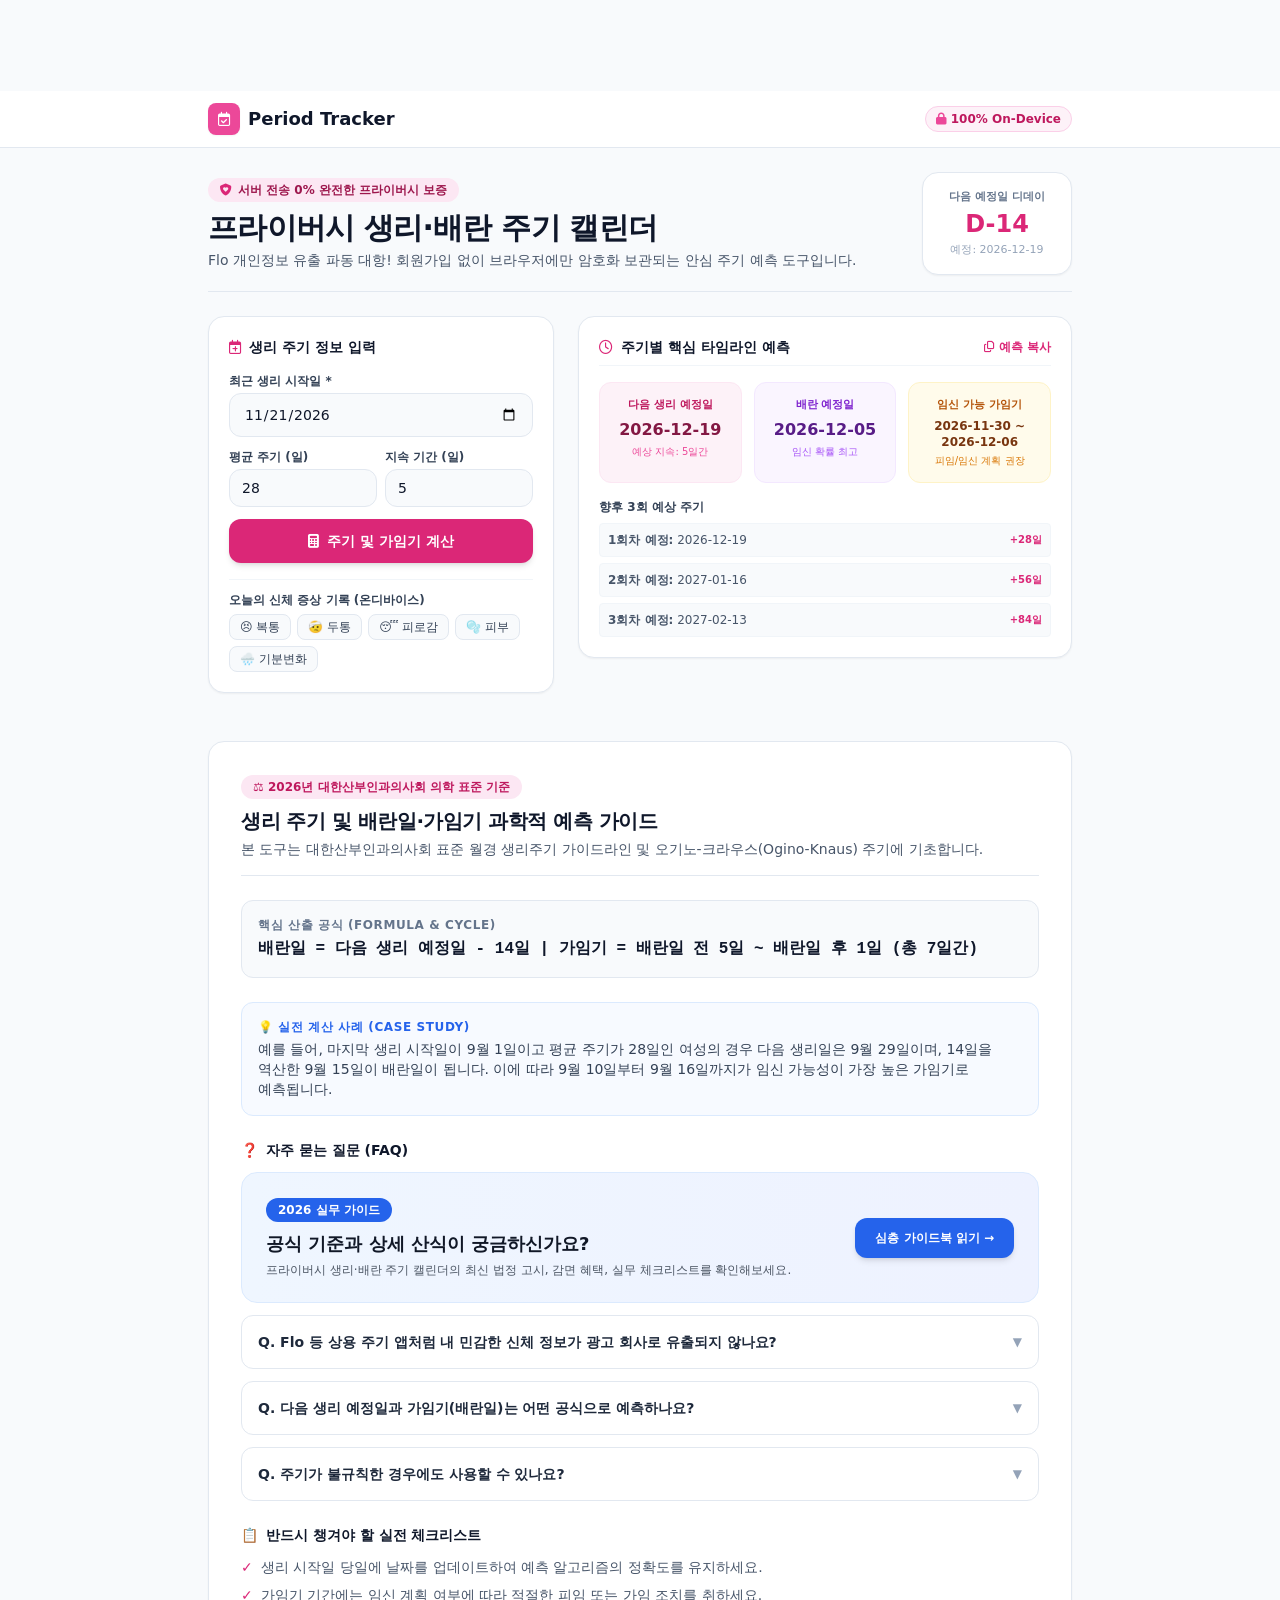
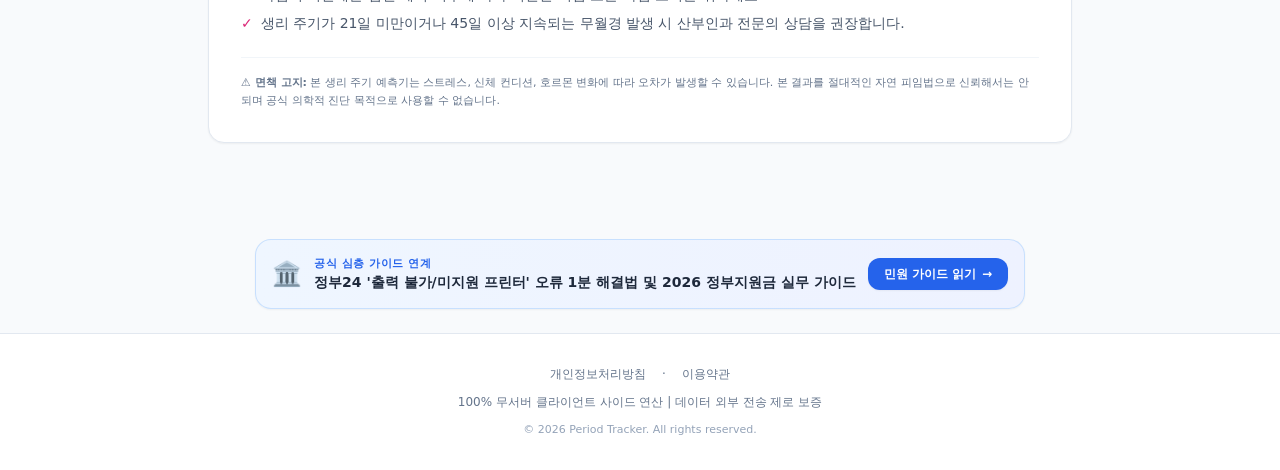
==== index.html @ 65616690 "Perf: replace Tailwind Play CDN with static compiled CSS" ====
<!DOCTYPE html>
<html lang="ko">
<head>
    <meta charset="UTF-8">
    <link rel="preconnect" href="https://pagead2.googlesyndication.com">
    <link rel="preconnect" href="https://cdnjs.cloudflare.com" crossorigin>

    <link href="apple-touch-icon.png" rel="apple-touch-icon" sizes="180x180"/>
    <meta content="width=device-width, initial-scale=1.0, maximum-scale=1.0, user-scalable=no" name="viewport"/>
    <title>생리·배란 주기 캘린더 | 예정일·가임기 예측 (Period Tracker)</title>
    <meta content="생리 예정일과 가임기·배란일을 예측하고 PMS 증상을 기록하는 무료 주기 캘린더." name="description"/>
    <link href="https://period.enjoy-onepage.com/" rel="canonical"/>
    <meta content="website" property="og:type"/>
    <meta property="og:locale" content="ko_KR">
    <meta content="https://period.enjoy-onepage.com/" property="og:url"/>
    <meta content="Period Tracker - 생리·배란 주기 캘린더" property="og:title"/>
    <meta content="생리 예정일과 가임기를 예측하는 주기 캘린더입니다." property="og:description"/>
    <meta content="https://period.enjoy-onepage.com/og-image.png" property="og:image"/>
    <meta content="summary_large_image" name="twitter:card"/>
    <meta content="Period Tracker - 생리·배란 주기 캘린더" name="twitter:title"/>
    <meta content="생리 예정일과 가임기를 예측하는 주기 캘린더입니다." name="twitter:description"/>
    <meta content="https://period.enjoy-onepage.com/og-image.png" name="twitter:image"/>
    <link href="/favicon.ico" rel="icon" type="image/x-icon"/>

    <link rel="stylesheet" href="./style.css">
    <link href="https://cdnjs.cloudflare.com/ajax/libs/font-awesome/6.4.0/css/all.min.css" rel="stylesheet"/>
    <script async crossorigin="anonymous" src="https://pagead2.googlesyndication.com/pagead/js/adsbygoogle.js?client=ca-pub-2228289204702106"></script>

    <script type="application/ld+json">
    {
      "@context": "https://schema.org",
      "@graph": [
        {
          "@type": "WebApplication",
          "@id": "https://period.enjoy-onepage.com/#webapp",
          "name": "Period Tracker - 생리·배란 주기 캘린더",
          "url": "https://period.enjoy-onepage.com/",
          "applicationCategory": "HealthApplication",
          "operatingSystem": "All",
          "browserRequirements": "Requires JavaScript. Requires HTML5.",
          "description": "생리 주기 예측 캘린더. 가임기, 배란일 예측 무료.",
          "image": "https://period.enjoy-onepage.com/og-image.png",
          "offers": { "@type": "Offer", "price": "0", "priceCurrency": "KRW" }
        },
        {
          "@type": "FAQPage",
          "@id": "https://period.enjoy-onepage.com/#faq",
          "mainEntity": [
            {
              "@type": "Question",
              "name": "Flo 등 상용 주기 앱처럼 내 민감한 신체 정보가 광고 회사로 유출되지 않나요?",
              "acceptedAnswer": {
                "@type": "Answer",
                "text": "절대 유출되지 않습니다. Period Tracker는 회원가입이 없고 서버 데이터베이스 자체가 존재하지 않는 100% 로컬퍼스트 웹앱입니다. 모든 기록은 사용자 기기의 브라우저 내부 메모리에만 암호화 저장됩니다."
              }
            },
            {
              "@type": "Question",
              "name": "다음 생리 예정일과 가임기(배란일)는 어떤 공식으로 예측하나요?",
              "acceptedAnswer": {
                "@type": "Answer",
                "text": "산부인과 표준 오기노-크라우스(Ogino-Knaus) 주기에 따라 직전 생리 시작일로부터 평균 주기(기본 28일)를 더해 다음 생리를 예측하고, 다음 생리 예정일 14일 전을 배란일로 역산하여 전후 5일을 가임기로 안내합니다."
              }
            },
            {
              "@type": "Question",
              "name": "주기가 불규칙한 경우에도 사용할 수 있나요?",
              "acceptedAnswer": {
                "@type": "Answer",
                "text": "네, 설정에서 본인의 평균 생리 주기 일수(21~45일)와 생리 지속 기간(3~10일)을 직접 커스텀 조정할 수 있습니다."
              }
            }
          ]
        }
      ]
    }
    </script>

    <style id="layout-shield">
      html, body { max-width: 100%; overflow-x: hidden; }
      .manual-ad-box { width: 100%; max-width: 960px; margin-left: auto; margin-right: auto; text-align: center; overflow: hidden; }
      .manual-ad-box ins { max-width: 100% !important; overflow: hidden !important; }
      :focus-visible { outline: 2px solid #3b82f6 !important; outline-offset: 2px !important; }
      input:focus-visible, select:focus-visible, textarea:focus-visible, button:focus-visible { outline: 2px solid #2563eb !important; outline-offset: 1px !important; }
    </style>
<style id="mobile-hardening-shield">
  /* 모바일 한글 단어 단위 줄바꿈 보존 & 버튼 텍스트 단일행 쉴드 */
  body, h1, h2, h3, h4, p, span, label {
    word-break: keep-all;
    overflow-wrap: break-word;
  }
  button, [role="button"], a.btn {
    white-space: nowrap;
    word-break: keep-all;
  }
  @media (max-width: 640px) {
    input, select, textarea {
      font-size: 16px !important;
    }
    button, [role="button"], a.btn {
      min-height: 42px;
    }
  }
</style>
</head>
<body class="bg-slate-50 text-slate-800 antialiased font-sans min-h-screen flex flex-col justify-between">
    <div class="manual-ad-box ad-top-banner" style="width: 100%; max-width: 960px; margin: 8px auto 16px; text-align: center;">
        <ins class="adsbygoogle" data-ad-client="ca-pub-2228289204702106" data-ad-format="horizontal" data-ad-slot="3824727725" data-full-width-responsive="true" style="display:inline-block;width:100%;height:60px;"></ins>
        <script>(adsbygoogle = window.adsbygoogle || []).push({});</script>
    </div>

    <header class="bg-white border-b border-slate-200 sticky top-0 z-40">
        <div class="max-w-4xl mx-auto px-4 py-3 flex items-center justify-between">
            <a href="/" class="flex items-center gap-2 text-slate-900 font-bold text-lg hover:text-pink-600 transition">
                <span class="w-8 h-8 rounded-lg bg-pink-500 text-white flex items-center justify-center font-black text-sm shadow-sm"><i class="fa-regular fa-calendar-check"></i></span>
                <span>Period Tracker</span>
            </a>
            <div class="flex items-center gap-2">
                <span class="text-xs font-bold px-2.5 py-1 rounded-full bg-pink-50 text-pink-700 border border-pink-200">
                    <i class="fa-solid fa-lock text-pink-500 mr-1"></i>100% On-Device
                </span>
            </div>
        </div>
    </header>

    <section class="max-w-4xl mx-auto px-4 pt-6 pb-2 w-full">
        <div class="border-b border-slate-200 pb-4 flex flex-col md:flex-row md:items-center justify-between gap-4">
            <div>
                <div class="inline-flex items-center gap-1.5 px-3 py-1 rounded-full text-xs font-semibold bg-pink-100 text-pink-800 mb-2">
                    <i class="fa-solid fa-shield-heart text-pink-600"></i><span>서버 전송 0% 완전한 프라이버시 보증</span>
                </div>
                <h1 class="text-2xl sm:text-3xl font-black text-slate-900 tracking-tight">
                    프라이버시 생리·배란 주기 캘린더
                </h1>
                <p class="text-slate-600 text-xs sm:text-sm mt-1">
                    Flo 개인정보 유출 파동 대항! 회원가입 없이 브라우저에만 암호화 보관되는 안심 주기 예측 도구입니다.
                </p>
            </div>
            <!-- Next Period D-Day Badge -->
            <div class="bg-white border border-slate-200 rounded-2xl p-3 sm:p-4 text-center min-w-[150px] shadow-sm">
                <div class="text-[11px] font-bold text-slate-500">다음 예정일 디데이</div>
                <div class="text-2xl font-black text-pink-600 mt-0.5" id="ddayBadgeText">D-14</div>
                <div class="text-[11px] text-slate-400 mt-0.5" id="nextDateSub">예정: 2026-10-01</div>
            </div>
        </div>
    </section>

    <!-- Workspace: 1:1 Left Inputs, Right Predictions (Sticky) -->
    <main class="max-w-4xl mx-auto px-4 py-4 w-full flex-grow">
        <div class="grid grid-cols-1 lg:grid-cols-12 gap-6 items-start">
            <!-- Left 5 cols: Inputs -->
            <section class="lg:col-span-5 bg-white rounded-2xl p-5 border border-slate-200 shadow-sm space-y-4">
                <h2 class="text-sm font-bold text-slate-900 flex items-center gap-2">
                    <i class="fa-regular fa-calendar-plus text-pink-600"></i>생리 주기 정보 입력
                </h2>

                <form id="periodForm" class="space-y-3">
                    <div>
                        <label for="lastPeriodDate" class="block text-xs font-bold text-slate-700 mb-1">최근 생리 시작일 *</label>
                        <input type="date" id="lastPeriodDate" required class="w-full text-base sm:text-sm px-3.5 py-2.5 bg-slate-50 border border-slate-200 rounded-xl focus:outline-none focus:ring-2 focus:ring-pink-500 font-medium text-slate-900" aria-label="최근 생리 시작일">
                    </div>

                    <div class="grid grid-cols-2 gap-2">
                        <div>
                            <label for="cycleDays" class="block text-xs font-bold text-slate-700 mb-1">평균 주기 (일)</label>
                            <input type="number" id="cycleDays" value="28" min="20" max="50" class="w-full text-base sm:text-sm px-3 py-2 bg-slate-50 border border-slate-200 rounded-xl focus:outline-none focus:ring-2 focus:ring-pink-500 font-medium text-slate-900" aria-label="평균 주기">
                        </div>
                        <div>
                            <label for="periodDuration" class="block text-xs font-bold text-slate-700 mb-1">지속 기간 (일)</label>
                            <input type="number" id="periodDuration" value="5" min="2" max="14" class="w-full text-base sm:text-sm px-3 py-2 bg-slate-50 border border-slate-200 rounded-xl focus:outline-none focus:ring-2 focus:ring-pink-500 font-medium text-slate-900" aria-label="지속 기간">
                        </div>
                    </div>

                    <button type="submit" class="w-full py-3 bg-pink-600 hover:bg-pink-700 text-white font-bold text-sm rounded-xl shadow-md transition flex items-center justify-center gap-2 whitespace-nowrap" aria-label="주기 예측 계산">
                        <i class="fa-solid fa-calculator"></i><span>주기 및 가임기 계산</span>
                    </button>
                </form>

                <!-- Today Symptoms Log -->
                <div class="pt-3 border-t border-slate-100">
                    <label class="block text-xs font-bold text-slate-700 mb-1.5">오늘의 신체 증상 기록 (온디바이스)</label>
                    <div class="flex flex-wrap gap-1.5" id="symptomTags">
                        <button type="button" class="symptom-btn px-2.5 py-1 rounded-lg border text-xs font-medium bg-slate-50 text-slate-700 border-slate-200 hover:bg-pink-50 transition whitespace-nowrap" data-name="복통">😣 복통</button>
                        <button type="button" class="symptom-btn px-2.5 py-1 rounded-lg border text-xs font-medium bg-slate-50 text-slate-700 border-slate-200 hover:bg-pink-50 transition whitespace-nowrap" data-name="두통">🤕 두통</button>
                        <button type="button" class="symptom-btn px-2.5 py-1 rounded-lg border text-xs font-medium bg-slate-50 text-slate-700 border-slate-200 hover:bg-pink-50 transition whitespace-nowrap" data-name="피로감">😴 피로감</button>
                        <button type="button" class="symptom-btn px-2.5 py-1 rounded-lg border text-xs font-medium bg-slate-50 text-slate-700 border-slate-200 hover:bg-pink-50 transition whitespace-nowrap" data-name="피부트러블">🫧 피부</button>
                        <button type="button" class="symptom-btn px-2.5 py-1 rounded-lg border text-xs font-medium bg-slate-50 text-slate-700 border-slate-200 hover:bg-pink-50 transition whitespace-nowrap" data-name="감정기복">🌧️ 기분변화</button>
                    </div>
                </div>
            </section>

            <!-- Right 7 cols: Forecast Dashboard (Sticky) -->
            <section class="lg:col-span-7 space-y-4">
                <div class="bg-white rounded-2xl p-5 border border-slate-200 shadow-sm space-y-4">
                    <div class="flex items-center justify-between border-b border-slate-100 pb-2">
                        <h3 class="text-sm font-bold text-slate-900 flex items-center gap-2">
                            <i class="fa-regular fa-clock text-pink-600"></i>주기별 핵심 타임라인 예측
                        </h3>
                        <button id="copyForecastBtn" class="text-xs font-bold text-pink-600 hover:text-pink-800 flex items-center gap-1 whitespace-nowrap" aria-label="예측 결과 복사">
                            <i class="fa-regular fa-copy"></i><span>예측 복사</span>
                        </button>
                    </div>

                    <!-- Prediction Cards -->
                    <div class="grid grid-cols-1 sm:grid-cols-3 gap-3">
                        <div class="p-3.5 rounded-xl bg-pink-50 border border-pink-100 text-center">
                            <div class="text-[11px] font-bold text-pink-700">다음 생리 예정일</div>
                            <div class="text-base font-extrabold text-pink-900 mt-1" id="predNextPeriod">-</div>
                            <div class="text-[10px] text-pink-500 mt-0.5">예상 지속: 5일간</div>
                        </div>
                        <div class="p-3.5 rounded-xl bg-purple-50 border border-purple-100 text-center">
                            <div class="text-[11px] font-bold text-purple-700">배란 예정일</div>
                            <div class="text-base font-extrabold text-purple-900 mt-1" id="predOvulation">-</div>
                            <div class="text-[10px] text-purple-500 mt-0.5">임신 확률 최고</div>
                        </div>
                        <div class="p-3.5 rounded-xl bg-amber-50 border border-amber-100 text-center">
                            <div class="text-[11px] font-bold text-amber-700">임신 가능 가임기</div>
                            <div class="text-xs font-bold text-amber-900 mt-1 leading-snug" id="predFertile">-</div>
                            <div class="text-[10px] text-amber-600 mt-0.5">피임/임신 계획 권장</div>
                        </div>
                    </div>

                    <!-- Upcoming 3 Cycles Forecast -->
                    <div>
                        <div class="text-xs font-bold text-slate-700 mb-2">향후 3회 예상 주기</div>
                        <div id="cycleHistoryList" class="space-y-1.5 text-xs text-slate-600">
                            <!-- Dynamic cycle rows -->
                        </div>
                    </div>
                </div>
            </section>
        </div>
    </main>

    <!-- Toast -->
    <div id="toastNotification" class="fixed bottom-6 left-1/2 -translate-x-1/2 bg-slate-900/90 text-white text-xs sm:text-sm px-4 py-2.5 rounded-xl shadow-xl z-50 transition-opacity duration-300 opacity-0 pointer-events-none flex items-center gap-2">
        <i class="fa-solid fa-circle-check text-pink-400"></i><span id="toastMessage">안내 메시지</span>
    </div>

    <!-- 📖 E-E-A-T Guide Section (Q1~Q7) -->
    <section class="max-w-4xl mx-auto my-8 px-4">
      <div class="bg-white rounded-2xl p-6 sm:p-8 border border-slate-200 shadow-sm space-y-6">
        <div class="border-b border-slate-200 pb-4">
          <div class="inline-flex items-center gap-1.5 px-3 py-1 rounded-full text-xs font-bold bg-pink-100 text-pink-700 mb-2">
            <span>⚖️ 2026년 대한산부인과의사회 의학 표준 기준</span>
          </div>
          <h3 class="text-xl font-black text-slate-900 tracking-tight">
            생리 주기 및 배란일·가임기 과학적 예측 가이드
          </h3>
          <p class="text-xs sm:text-sm text-slate-600 mt-1">
            본 도구는 대한산부인과의사회 표준 월경 생리주기 가이드라인 및 오기노-크라우스(Ogino-Knaus) 주기에 기초합니다.
          </p>
        </div>

        <div class="p-4 bg-slate-50 rounded-xl border border-slate-200">
          <div class="text-xs font-bold text-slate-500 uppercase tracking-wider mb-1">핵심 산출 공식 (Formula & Cycle)</div>
          <div class="text-sm sm:text-base font-extrabold text-slate-900 font-mono leading-relaxed">
            배란일 = 다음 생리 예정일 - 14일 | 가임기 = 배란일 전 5일 ~ 배란일 후 1일 (총 7일간)
          </div>
        </div>

        <div class="p-4 bg-blue-50/50 rounded-xl border border-blue-100">
          <div class="text-xs font-bold text-blue-600 uppercase tracking-wider mb-1">💡 실전 계산 사례 (Case Study)</div>
          <p class="text-xs sm:text-sm text-slate-700 leading-relaxed">
            예를 들어, 마지막 생리 시작일이 9월 1일이고 평균 주기가 28일인 여성의 경우 다음 생리일은 9월 29일이며, 14일을 역산한 9월 15일이 배란일이 됩니다. 이에 따라 9월 10일부터 9월 16일까지가 임신 가능성이 가장 높은 가임기로 예측됩니다.
          </p>
        </div>

        <div class="space-y-3">
          <h4 class="text-sm font-bold text-slate-900 mb-2 flex items-center gap-2"><span>❓</span> 자주 묻는 질문 (FAQ)</h4>
          
    <!-- 심층 가이드북 바로가기 (4-1-4 헌법 준수) -->
    <div class="mt-8 mb-8 p-6 bg-gradient-to-r from-blue-50 to-indigo-50 rounded-2xl border border-blue-100 flex flex-col sm:flex-row items-center justify-between gap-4">
      <div>
        <span class="inline-block px-3 py-1 bg-blue-600 text-white text-xs font-bold rounded-full mb-2">2026 실무 가이드</span>
        <h3 class="text-lg font-bold text-gray-900">공식 기준과 상세 산식이 궁금하신가요?</h3>
        <p class="text-xs text-gray-600 mt-1">프라이버시 생리·배란 주기 캘린더의 최신 법정 고시, 감면 혜택, 실무 체크리스트를 확인해보세요.</p>
      </div>
      <a href="/guides/guide.html" class="whitespace-nowrap px-5 py-3 bg-blue-600 hover:bg-blue-700 text-white font-bold rounded-xl shadow-md transition flex items-center gap-2 text-xs shrink-0">
        심층 가이드북 읽기 &rarr;
      </a>
    </div>

    <details class="group border border-slate-200 rounded-xl p-4">
            <summary class="flex items-center justify-between cursor-pointer font-bold text-sm text-slate-800">
              <span>Q. Flo 등 상용 주기 앱처럼 내 민감한 신체 정보가 광고 회사로 유출되지 않나요?</span>
              <span class="transition group-open:rotate-180 text-slate-400 text-xs">▼</span>
            </summary>
            <div class="text-xs text-slate-600 mt-3 leading-relaxed border-t border-slate-100 pt-3">
              절대 유출되지 않습니다. Period Tracker는 회원가입이 없고 서버 데이터베이스 자체가 존재하지 않는 100% 로컬퍼스트 웹앱입니다. 모든 기록은 사용자 기기의 브라우저 내부 메모리에만 암호화 저장됩니다.
            </div>
          </details>
          <details class="group border border-slate-200 rounded-xl p-4">
            <summary class="flex items-center justify-between cursor-pointer font-bold text-sm text-slate-800">
              <span>Q. 다음 생리 예정일과 가임기(배란일)는 어떤 공식으로 예측하나요?</span>
              <span class="transition group-open:rotate-180 text-slate-400 text-xs">▼</span>
            </summary>
            <div class="text-xs text-slate-600 mt-3 leading-relaxed border-t border-slate-100 pt-3">
              산부인과 표준 오기노-크라우스(Ogino-Knaus) 주기에 따라 직전 생리 시작일로부터 평균 주기(기본 28일)를 더해 다음 생리를 예측하고, 다음 생리 예정일 14일 전을 배란일로 역산하여 전후 5일을 가임기로 안내합니다.
            </div>
          </details>
          <details class="group border border-slate-200 rounded-xl p-4">
            <summary class="flex items-center justify-between cursor-pointer font-bold text-sm text-slate-800">
              <span>Q. 주기가 불규칙한 경우에도 사용할 수 있나요?</span>
              <span class="transition group-open:rotate-180 text-slate-400 text-xs">▼</span>
            </summary>
            <div class="text-xs text-slate-600 mt-3 leading-relaxed border-t border-slate-100 pt-3">
              네, 설정에서 본인의 평균 생리 주기 일수(21~45일)와 생리 지속 기간(3~10일)을 직접 커스텀 조정할 수 있습니다.
            </div>
          </details>
        </div>

        <div>
          <h4 class="text-sm font-bold text-slate-900 mb-3 flex items-center gap-2">
            <span>📋</span> 반드시 챙겨야 할 실전 체크리스트
          </h4>
          <ul class="text-xs sm:text-sm text-slate-600 space-y-2">
            <li class="flex items-start gap-2"><span class="text-pink-600 font-bold">✓</span><span>생리 시작일 당일에 날짜를 업데이트하여 예측 알고리즘의 정확도를 유지하세요.</span></li>
            <li class="flex items-start gap-2"><span class="text-pink-600 font-bold">✓</span><span>가임기 기간에는 임신 계획 여부에 따라 적절한 피임 또는 가임 조치를 취하세요.</span></li>
            <li class="flex items-start gap-2"><span class="text-pink-600 font-bold">✓</span><span>생리 주기가 21일 미만이거나 45일 이상 지속되는 무월경 발생 시 산부인과 전문의 상담을 권장합니다.</span></li>
          </ul>
        </div>

        <div class="pt-4 border-t border-slate-100 text-[11px] text-slate-500 leading-relaxed">
          <strong>⚠️ 면책 고지:</strong> 본 생리 주기 예측기는 스트레스, 신체 컨디션, 호르몬 변화에 따라 오차가 발생할 수 있습니다. 본 결과를 절대적인 자연 피임법으로 신뢰해서는 안 되며 공식 의학적 진단 목적으로 사용할 수 없습니다.
        </div>
      </div>
    </section>

    <div class="manual-ad-box ad-bottom-banner" style="width: 100%; max-width: 960px; margin: 24px auto 16px; text-align: center;">
        <ins class="adsbygoogle" data-ad-client="ca-pub-2228289204702106" data-ad-format="auto" data-ad-slot="3416334507" data-full-width-responsive="true" style="display:block"></ins>
        <script>(adsbygoogle = window.adsbygoogle || []).push({});</script>
    </div>

    <!-- 🔗 딥리서치 토픽 클러스터: 관련 전문 블로그 가이드 역링크 -->
<section class="max-w-4xl mx-auto my-6 px-4">
  <div class="p-4 bg-gradient-to-r from-blue-50 to-indigo-50 dark:from-slate-800 dark:to-slate-800/80 rounded-2xl border border-blue-200/80 dark:border-slate-700 shadow-sm flex flex-col sm:flex-row items-center justify-between gap-3">
    <div class="flex items-center gap-3">
      <span class="text-2xl flex-shrink-0">🏛️</span>
      <div class="text-left">
        <div class="text-[11px] font-bold text-blue-600 dark:text-blue-400 uppercase tracking-wider">공식 심층 가이드 연계</div>
        <div class="text-xs sm:text-sm font-bold text-slate-800 dark:text-slate-100 leading-snug">정부24 '출력 불가/미지원 프린터' 오류 1분 해결법 및 2026 정부지원금 실무 가이드</div>
      </div>
    </div>
    <a href="https://life-kr.enjoy-onepage.com/2026/09/18/gov24-printer-pdf-error-fix/" target="_blank" rel="noopener noreferrer" class="shrink-0 px-4 py-2 bg-blue-600 hover:bg-blue-700 text-white text-xs font-bold rounded-xl transition shadow-sm hover:shadow flex items-center gap-1.5">
      <span>민원 가이드 읽기</span>
      <span>→</span>
    </a>
  </div>
</section>

<footer class="border-t border-slate-200 bg-white py-8 px-4 text-center">
        <div class="max-w-4xl mx-auto text-xs text-slate-500 space-y-3">
            <div class="flex flex-wrap justify-center gap-4 text-xs font-medium">
                <a class="hover:text-pink-600 transition" href="/privacy.html">개인정보처리방침</a>
                <span>·</span>
                <a class="hover:text-pink-600 transition" href="/terms.html">이용약관</a>
            </div>
            <p>100% 무서버 클라이언트 사이드 연산 | 데이터 외부 전송 제로 보증</p>
            <p class="text-[11px] text-slate-400">© 2026 Period Tracker. All rights reserved.</p>
        </div>
    </footer>

    <script>
        const STORAGE_KEY = 'enjoy_period_tracker_v1';
        let periodData = {
            lastDate: '',
            cycle: 28,
            duration: 5,
            symptoms: []
        };

        function showToast(msg) {
            const toast = document.getElementById('toastNotification');
            const toastMsg = document.getElementById('toastMessage');
            if (toast && toastMsg) {
                toastMsg.innerText = msg;
                toast.classList.remove('opacity-0', 'pointer-events-none');
                setTimeout(() => toast.classList.add('opacity-0', 'pointer-events-none'), 2200);
            }
        }

        function formatDate(d) {
            return d.toISOString().slice(0, 10);
        }

        function calculatePredictions() {
            if (!periodData.lastDate) return;

            const start = new Date(periodData.lastDate + 'T00:00:00');
            const cycle = parseInt(periodData.cycle, 10) || 28;
            const duration = parseInt(periodData.duration, 10) || 5;

            // Next period
            const nextPeriod = new Date(start.getTime() + cycle * 24 * 60 * 60 * 1000);
            // Ovulation = nextPeriod - 14 days
            const ovulation = new Date(nextPeriod.getTime() - 14 * 24 * 60 * 60 * 1000);
            // Fertile window = ovulation - 5 days ~ ovulation + 1 day
            const fertileStart = new Date(ovulation.getTime() - 5 * 24 * 60 * 60 * 1000);
            const fertileEnd = new Date(ovulation.getTime() + 1 * 24 * 60 * 60 * 1000);

            // D-day calculation
            const today = new Date();
            today.setHours(0,0,0,0);
            const diffDays = Math.ceil((nextPeriod - today) / (1000 * 60 * 60 * 24));

            document.getElementById('ddayBadgeText').innerText = diffDays === 0 ? 'D-Day' : (diffDays > 0 ? `D-${diffDays}` : `D+${Math.abs(diffDays)}`);
            document.getElementById('nextDateSub').innerText = `예정: ${formatDate(nextPeriod)}`;
            document.getElementById('predNextPeriod').innerText = formatDate(nextPeriod);
            document.getElementById('predOvulation').innerText = formatDate(ovulation);
            document.getElementById('predFertile').innerText = `${formatDate(fertileStart)} ~ ${formatDate(fertileEnd)}`;

            // Upcoming 3 cycles
            const list = document.getElementById('cycleHistoryList');
            list.innerHTML = '';
            for (let i = 1; i <= 3; i++) {
                const pDate = new Date(start.getTime() + cycle * i * 24 * 60 * 60 * 1000);
                const row = document.createElement('div');
                row.className = 'p-2 rounded bg-slate-50 border border-slate-100 flex items-center justify-between';
                row.innerHTML = `<span><strong>${i}회차 예정:</strong> ${formatDate(pDate)}</span><span class="text-[10px] text-pink-600 font-bold">+${cycle * i}일</span>`;
                list.appendChild(row);
            }
        }

        function loadData() {
            try {
                const raw = localStorage.getItem(STORAGE_KEY);
                if (raw) {
                    periodData = JSON.parse(raw);
                    document.getElementById('lastPeriodDate').value = periodData.lastDate || '';
                    document.getElementById('cycleDays').value = periodData.cycle || 28;
                    document.getElementById('periodDuration').value = periodData.duration || 5;
                } else {
                    // Default last date as 14 days ago
                    const d = new Date();
                    d.setDate(d.getDate() - 14);
                    periodData.lastDate = formatDate(d);
                    document.getElementById('lastPeriodDate').value = periodData.lastDate;
                }
            } catch(e) {}
            calculatePredictions();
        }

        function saveData() {
            try {
                localStorage.setItem(STORAGE_KEY, JSON.stringify(periodData));
            } catch(e) {}
            calculatePredictions();
        }

        document.getElementById('periodForm').addEventListener('submit', (e) => {
            e.preventDefault();
            periodData.lastDate = document.getElementById('lastPeriodDate').value;
            periodData.cycle = parseInt(document.getElementById('cycleDays').value, 10);
            periodData.duration = parseInt(document.getElementById('periodDuration').value, 10);
            saveData();
            showToast("주기 정보가 업데이트되었습니다!");
        });

        // Symptoms toggle
        document.querySelectorAll('.symptom-btn').forEach(btn => {
            btn.addEventListener('click', () => {
                btn.classList.toggle('bg-pink-100');
                btn.classList.toggle('text-pink-800');
                btn.classList.toggle('border-pink-300');
                showToast(`'${btn.dataset.name}' 증상이 기록되었습니다.`);
            });
        });

        document.getElementById('copyForecastBtn').addEventListener('click', () => {
            const nextP = document.getElementById('predNextPeriod').innerText;
            const ovu = document.getElementById('predOvulation').innerText;
            const fert = document.getElementById('predFertile').innerText;
            const text = `🌸 나의 생리·배란 주기 예측 (Period Tracker)
----------------------------------------
- 다음 생리 예정일: ${nextP}
- 배란 예정일: ${ovu}
- 임신 가능 가임기: ${fert}

👉 바로가기: https://period.enjoy-onepage.com/`;

            navigator.clipboard.writeText(text).then(() => showToast("예측 일정이 복사되었습니다."));
        });

        loadData();
    </script>
</body>
</html>
---- style.css ----
*,::backdrop,:after,:before{--tw-border-spacing-x:0;--tw-border-spacing-y:0;--tw-translate-x:0;--tw-translate-y:0;--tw-rotate:0;--tw-skew-x:0;--tw-skew-y:0;--tw-scale-x:1;--tw-scale-y:1;--tw-pan-x: ;--tw-pan-y: ;--tw-pinch-zoom: ;--tw-scroll-snap-strictness:proximity;--tw-gradient-from-position: ;--tw-gradient-via-position: ;--tw-gradient-to-position: ;--tw-ordinal: ;--tw-slashed-zero: ;--tw-numeric-figure: ;--tw-numeric-spacing: ;--tw-numeric-fraction: ;--tw-ring-inset: ;--tw-ring-offset-width:0px;--tw-ring-offset-color:#fff;--tw-ring-color:#3b82f680;--tw-ring-offset-shadow:0 0 #0000;--tw-ring-shadow:0 0 #0000;--tw-shadow:0 0 #0000;--tw-shadow-colored:0 0 #0000;--tw-blur: ;--tw-brightness: ;--tw-contrast: ;--tw-grayscale: ;--tw-hue-rotate: ;--tw-invert: ;--tw-saturate: ;--tw-sepia: ;--tw-drop-shadow: ;--tw-backdrop-blur: ;--tw-backdrop-brightness: ;--tw-backdrop-contrast: ;--tw-backdrop-grayscale: ;--tw-backdrop-hue-rotate: ;--tw-backdrop-invert: ;--tw-backdrop-opacity: ;--tw-backdrop-saturate: ;--tw-backdrop-sepia: ;--tw-contain-size: ;--tw-contain-layout: ;--tw-contain-paint: ;--tw-contain-style: }/*! tailwindcss v3.4.17 | MIT License | https://tailwindcss.com*/*,:after,:before{box-sizing:border-box;border:0 solid #e5e7eb}:after,:before{--tw-content:""}:host,html{line-height:1.5;-webkit-text-size-adjust:100%;tab-size:4;font-family:ui-sans-serif,system-ui,sans-serif,Apple Color Emoji,Segoe UI Emoji,Segoe UI Symbol,Noto Color Emoji;font-feature-settings:normal;font-variation-settings:normal;-webkit-tap-highlight-color:transparent}body{margin:0;line-height:inherit}hr{height:0;color:inherit;border-top-width:1px}abbr:where([title]){-webkit-text-decoration:underline dotted;text-decoration:underline dotted}h1,h2,h3,h4,h5,h6{font-size:inherit;font-weight:inherit}a{color:inherit;text-decoration:inherit}b,strong{font-weight:bolder}code,kbd,pre,samp{font-family:ui-monospace,SFMono-Regular,Menlo,Monaco,Consolas,Liberation Mono,Courier New,monospace;font-feature-settings:normal;font-variation-settings:normal;font-size:1em}small{font-size:80%}sub,sup{font-size:75%;line-height:0;position:relative;vertical-align:initial}sub{bottom:-.25em}sup{top:-.5em}table{text-indent:0;border-color:inherit;border-collapse:collapse}button,input,optgroup,select,textarea{font-family:inherit;font-feature-settings:inherit;font-variation-settings:inherit;font-size:100%;font-weight:inherit;line-height:inherit;letter-spacing:inherit;color:inherit;margin:0;padding:0}button,select{text-transform:none}button,input:where([type=button]),input:where([type=reset]),input:where([type=submit]){-webkit-appearance:button;background-color:initial;background-image:none}:-moz-focusring{outline:auto}:-moz-ui-invalid{box-shadow:none}progress{vertical-align:initial}::-webkit-inner-spin-button,::-webkit-outer-spin-button{height:auto}[type=search]{-webkit-appearance:textfield;outline-offset:-2px}::-webkit-search-decoration{-webkit-appearance:none}::-webkit-file-upload-button{-webkit-appearance:button;font:inherit}summary{display:list-item}blockquote,dd,dl,figure,h1,h2,h3,h4,h5,h6,hr,p,pre{margin:0}fieldset{margin:0}fieldset,legend{padding:0}menu,ol,ul{list-style:none;margin:0;padding:0}dialog{padding:0}textarea{resize:vertical}input::placeholder,textarea::placeholder{opacity:1;color:#9ca3af}[role=button],button{cursor:pointer}:disabled{cursor:default}audio,canvas,embed,iframe,img,object,svg,video{display:block;vertical-align:middle}img,video{max-width:100%;height:auto}[hidden]:where(:not([hidden=until-found])){display:none}.pointer-events-none{pointer-events:none}.fixed{position:fixed}.sticky{position:sticky}.bottom-6{bottom:1.5rem}.left-1\/2{left:50%}.right-6{right:1.5rem}.top-0{top:0}.z-40{z-index:40}.z-50{z-index:50}.mx-auto{margin-left:auto;margin-right:auto}.my-6{margin-top:1.5rem;margin-bottom:1.5rem}.my-8{margin-top:2rem;margin-bottom:2rem}.mb-1{margin-bottom:.25rem}.mb-1\.5{margin-bottom:.375rem}.mb-2{margin-bottom:.5rem}.mb-3{margin-bottom:.75rem}.mb-4{margin-bottom:1rem}.mb-6{margin-bottom:1.5rem}.mb-8{margin-bottom:2rem}.mr-1{margin-right:.25rem}.mt-0\.5{margin-top:.125rem}.mt-1{margin-top:.25rem}.mt-3{margin-top:.75rem}.mt-4{margin-top:1rem}.mt-8{margin-top:2rem}.mt-auto{margin-top:auto}.block{display:block}.inline-block{display:inline-block}.flex{display:flex}.inline-flex{display:inline-flex}.table{display:table}.grid{display:grid}.hidden{display:none}.h-6{height:1.5rem}.h-8{height:2rem}.min-h-screen{min-height:100vh}.w-6{width:1.5rem}.w-8{width:2rem}.w-full{width:100%}.min-w-\[150px\]{min-width:150px}.min-w-full{min-width:100%}.max-w-4xl{max-width:56rem}.max-w-6xl{max-width:72rem}.flex-shrink-0,.shrink-0{flex-shrink:0}.flex-grow{flex-grow:1}.-translate-x-1\/2{--tw-translate-x:-50%}.-translate-x-1\/2,.transform{transform:translate(var(--tw-translate-x),var(--tw-translate-y)) rotate(var(--tw-rotate)) skewX(var(--tw-skew-x)) skewY(var(--tw-skew-y)) scaleX(var(--tw-scale-x)) scaleY(var(--tw-scale-y))}.cursor-pointer{cursor:pointer}.list-none{list-style-type:none}.grid-cols-1{grid-template-columns:repeat(1,minmax(0,1fr))}.grid-cols-2{grid-template-columns:repeat(2,minmax(0,1fr))}.flex-col{flex-direction:column}.flex-wrap{flex-wrap:wrap}.items-start{align-items:flex-start}.items-center{align-items:center}.justify-center{justify-content:center}.justify-between{justify-content:space-between}.gap-1{gap:.25rem}.gap-1\.5{gap:.375rem}.gap-2{gap:.5rem}.gap-3{gap:.75rem}.gap-4{gap:1rem}.gap-6{gap:1.5rem}.gap-8{gap:2rem}.space-y-1\.5>:not([hidden])~:not([hidden]){--tw-space-y-reverse:0;margin-top:calc(.375rem*(1 - var(--tw-space-y-reverse)));margin-bottom:calc(.375rem*var(--tw-space-y-reverse))}.space-y-2>:not([hidden])~:not([hidden]){--tw-space-y-reverse:0;margin-top:calc(.5rem*(1 - var(--tw-space-y-reverse)));margin-bottom:calc(.5rem*var(--tw-space-y-reverse))}.space-y-2\.5>:not([hidden])~:not([hidden]){--tw-space-y-reverse:0;margin-top:calc(.625rem*(1 - var(--tw-space-y-reverse)));margin-bottom:calc(.625rem*var(--tw-space-y-reverse))}.space-y-3>:not([hidden])~:not([hidden]){--tw-space-y-reverse:0;margin-top:calc(.75rem*(1 - var(--tw-space-y-reverse)));margin-bottom:calc(.75rem*var(--tw-space-y-reverse))}.space-y-4>:not([hidden])~:not([hidden]){--tw-space-y-reverse:0;margin-top:calc(1rem*(1 - var(--tw-space-y-reverse)));margin-bottom:calc(1rem*var(--tw-space-y-reverse))}.space-y-6>:not([hidden])~:not([hidden]){--tw-space-y-reverse:0;margin-top:calc(1.5rem*(1 - var(--tw-space-y-reverse)));margin-bottom:calc(1.5rem*var(--tw-space-y-reverse))}.space-y-8>:not([hidden])~:not([hidden]){--tw-space-y-reverse:0;margin-top:calc(2rem*(1 - var(--tw-space-y-reverse)));margin-bottom:calc(2rem*var(--tw-space-y-reverse))}.divide-y>:not([hidden])~:not([hidden]){--tw-divide-y-reverse:0;border-top-width:calc(1px*(1 - var(--tw-divide-y-reverse)));border-bottom-width:calc(1px*var(--tw-divide-y-reverse))}.divide-gray-200>:not([hidden])~:not([hidden]){--tw-divide-opacity:1;border-color:rgb(229 231 235/var(--tw-divide-opacity,1))}.overflow-hidden{overflow:hidden}.overflow-x-auto{overflow-x:auto}.whitespace-nowrap{white-space:nowrap}.rounded{border-radius:.25rem}.rounded-2xl{border-radius:1rem}.rounded-full{border-radius:9999px}.rounded-lg{border-radius:.5rem}.rounded-xl{border-radius:.75rem}.border{border-width:1px}.border-b{border-bottom-width:1px}.border-l-2{border-left-width:2px}.border-t{border-top-width:1px}.border-amber-100{--tw-border-opacity:1;border-color:rgb(254 243 199/var(--tw-border-opacity,1))}.border-blue-100{--tw-border-opacity:1;border-color:rgb(219 234 254/var(--tw-border-opacity,1))}.border-blue-200{--tw-border-opacity:1;border-color:rgb(191 219 254/var(--tw-border-opacity,1))}.border-blue-200\/80{border-color:#bfdbfecc}.border-gray-100{--tw-border-opacity:1;border-color:rgb(243 244 246/var(--tw-border-opacity,1))}.border-gray-200{--tw-border-opacity:1;border-color:rgb(229 231 235/var(--tw-border-opacity,1))}.border-pink-100{--tw-border-opacity:1;border-color:rgb(252 231 243/var(--tw-border-opacity,1))}.border-pink-200{--tw-border-opacity:1;border-color:rgb(251 207 232/var(--tw-border-opacity,1))}.border-pink-300{--tw-border-opacity:1;border-color:rgb(249 168 212/var(--tw-border-opacity,1))}.border-purple-100{--tw-border-opacity:1;border-color:rgb(243 232 255/var(--tw-border-opacity,1))}.border-slate-100{--tw-border-opacity:1;border-color:rgb(241 245 249/var(--tw-border-opacity,1))}.border-slate-200{--tw-border-opacity:1;border-color:rgb(226 232 240/var(--tw-border-opacity,1))}.border-transparent{border-color:#0000}.bg-amber-50{--tw-bg-opacity:1;background-color:rgb(255 251 235/var(--tw-bg-opacity,1))}.bg-blue-100{--tw-bg-opacity:1;background-color:rgb(219 234 254/var(--tw-bg-opacity,1))}.bg-blue-50{--tw-bg-opacity:1;background-color:rgb(239 246 255/var(--tw-bg-opacity,1))}.bg-blue-50\/50{background-color:#eff6ff80}.bg-blue-600{--tw-bg-opacity:1;background-color:rgb(37 99 235/var(--tw-bg-opacity,1))}.bg-gray-100{--tw-bg-opacity:1;background-color:rgb(243 244 246/var(--tw-bg-opacity,1))}.bg-gray-50{--tw-bg-opacity:1;background-color:rgb(249 250 251/var(--tw-bg-opacity,1))}.bg-pink-100{--tw-bg-opacity:1;background-color:rgb(252 231 243/var(--tw-bg-opacity,1))}.bg-pink-50{--tw-bg-opacity:1;background-color:rgb(253 242 248/var(--tw-bg-opacity,1))}.bg-pink-500{--tw-bg-opacity:1;background-color:rgb(236 72 153/var(--tw-bg-opacity,1))}.bg-pink-600{--tw-bg-opacity:1;background-color:rgb(219 39 119/var(--tw-bg-opacity,1))}.bg-purple-50{--tw-bg-opacity:1;background-color:rgb(250 245 255/var(--tw-bg-opacity,1))}.bg-slate-50{--tw-bg-opacity:1;background-color:rgb(248 250 252/var(--tw-bg-opacity,1))}.bg-slate-900\/90{background-color:#0f172ae6}.bg-white{--tw-bg-opacity:1;background-color:rgb(255 255 255/var(--tw-bg-opacity,1))}.bg-gradient-to-r{background-image:linear-gradient(to right,var(--tw-gradient-stops))}.from-blue-50{--tw-gradient-from:#eff6ff var(--tw-gradient-from-position);--tw-gradient-to:#eff6ff00 var(--tw-gradient-to-position);--tw-gradient-stops:var(--tw-gradient-from),var(--tw-gradient-to)}.to-indigo-50{--tw-gradient-to:#eef2ff var(--tw-gradient-to-position)}.p-2{padding:.5rem}.p-3{padding:.75rem}.p-3\.5{padding:.875rem}.p-4{padding:1rem}.p-5{padding:1.25rem}.p-6{padding:1.5rem}.px-2\.5{padding-left:.625rem;padding-right:.625rem}.px-3{padding-left:.75rem;padding-right:.75rem}.px-3\.5{padding-left:.875rem;padding-right:.875rem}.px-4{padding-left:1rem;padding-right:1rem}.px-5{padding-left:1.25rem;padding-right:1.25rem}.px-6{padding-left:1.5rem;padding-right:1.5rem}.px-8{padding-left:2rem;padding-right:2rem}.py-1{padding-top:.25rem;padding-bottom:.25rem}.py-10{padding-top:2.5rem;padding-bottom:2.5rem}.py-2{padding-top:.5rem;padding-bottom:.5rem}.py-2\.5{padding-top:.625rem;padding-bottom:.625rem}.py-3{padding-top:.75rem;padding-bottom:.75rem}.py-4{padding-top:1rem;padding-bottom:1rem}.py-6{padding-top:1.5rem;padding-bottom:1.5rem}.py-8{padding-top:2rem;padding-bottom:2rem}.pb-2{padding-bottom:.5rem}.pb-4{padding-bottom:1rem}.pb-6{padding-bottom:1.5rem}.pl-2{padding-left:.5rem}.pt-3{padding-top:.75rem}.pt-4{padding-top:1rem}.pt-6{padding-top:1.5rem}.text-left{text-align:left}.text-center{text-align:center}.font-mono{font-family:ui-monospace,SFMono-Regular,Menlo,Monaco,Consolas,Liberation Mono,Courier New,monospace}.font-sans{font-family:ui-sans-serif,system-ui,sans-serif,Apple Color Emoji,Segoe UI Emoji,Segoe UI Symbol,Noto Color Emoji}.text-2xl{font-size:1.5rem;line-height:2rem}.text-\[10px\]{font-size:10px}.text-\[11px\]{font-size:11px}.text-base{font-size:1rem;line-height:1.5rem}.text-lg{font-size:1.125rem;line-height:1.75rem}.text-sm{font-size:.875rem;line-height:1.25rem}.text-xl{font-size:1.25rem;line-height:1.75rem}.text-xs{font-size:.75rem;line-height:1rem}.font-black{font-weight:900}.font-bold{font-weight:700}.font-extrabold{font-weight:800}.font-medium{font-weight:500}.font-semibold{font-weight:600}.uppercase{text-transform:uppercase}.leading-relaxed{line-height:1.625}.leading-snug{line-height:1.375}.leading-tight{line-height:1.25}.tracking-tight{letter-spacing:-.025em}.tracking-wider{letter-spacing:.05em}.text-amber-600{--tw-text-opacity:1;color:rgb(217 119 6/var(--tw-text-opacity,1))}.text-amber-700{--tw-text-opacity:1;color:rgb(180 83 9/var(--tw-text-opacity,1))}.text-amber-900{--tw-text-opacity:1;color:rgb(120 53 15/var(--tw-text-opacity,1))}.text-blue-600{--tw-text-opacity:1;color:rgb(37 99 235/var(--tw-text-opacity,1))}.text-blue-800{--tw-text-opacity:1;color:rgb(30 64 175/var(--tw-text-opacity,1))}.text-blue-900{--tw-text-opacity:1;color:rgb(30 58 138/var(--tw-text-opacity,1))}.text-blue-950{--tw-text-opacity:1;color:rgb(23 37 84/var(--tw-text-opacity,1))}.text-gray-400{--tw-text-opacity:1;color:rgb(156 163 175/var(--tw-text-opacity,1))}.text-gray-500{--tw-text-opacity:1;color:rgb(107 114 128/var(--tw-text-opacity,1))}.text-gray-600{--tw-text-opacity:1;color:rgb(75 85 99/var(--tw-text-opacity,1))}.text-gray-700{--tw-text-opacity:1;color:rgb(55 65 81/var(--tw-text-opacity,1))}.text-gray-800{--tw-text-opacity:1;color:rgb(31 41 55/var(--tw-text-opacity,1))}.text-gray-900{--tw-text-opacity:1;color:rgb(17 24 39/var(--tw-text-opacity,1))}.text-pink-400{--tw-text-opacity:1;color:rgb(244 114 182/var(--tw-text-opacity,1))}.text-pink-500{--tw-text-opacity:1;color:rgb(236 72 153/var(--tw-text-opacity,1))}.text-pink-600{--tw-text-opacity:1;color:rgb(219 39 119/var(--tw-text-opacity,1))}.text-pink-700{--tw-text-opacity:1;color:rgb(190 24 93/var(--tw-text-opacity,1))}.text-pink-800{--tw-text-opacity:1;color:rgb(157 23 77/var(--tw-text-opacity,1))}.text-pink-900{--tw-text-opacity:1;color:rgb(131 24 67/var(--tw-text-opacity,1))}.text-purple-500{--tw-text-opacity:1;color:rgb(168 85 247/var(--tw-text-opacity,1))}.text-purple-700{--tw-text-opacity:1;color:rgb(126 34 206/var(--tw-text-opacity,1))}.text-purple-900{--tw-text-opacity:1;color:rgb(88 28 135/var(--tw-text-opacity,1))}.text-rose-600{--tw-text-opacity:1;color:rgb(225 29 72/var(--tw-text-opacity,1))}.text-slate-400{--tw-text-opacity:1;color:rgb(148 163 184/var(--tw-text-opacity,1))}.text-slate-500{--tw-text-opacity:1;color:rgb(100 116 139/var(--tw-text-opacity,1))}.text-slate-600{--tw-text-opacity:1;color:rgb(71 85 105/var(--tw-text-opacity,1))}.text-slate-700{--tw-text-opacity:1;color:rgb(51 65 85/var(--tw-text-opacity,1))}.text-slate-800{--tw-text-opacity:1;color:rgb(30 41 59/var(--tw-text-opacity,1))}.text-slate-900{--tw-text-opacity:1;color:rgb(15 23 42/var(--tw-text-opacity,1))}.text-white{--tw-text-opacity:1;color:rgb(255 255 255/var(--tw-text-opacity,1))}.antialiased{-webkit-font-smoothing:antialiased;-moz-osx-font-smoothing:grayscale}.opacity-0{opacity:0}.shadow-2xl{--tw-shadow:0 25px 50px -12px #00000040;--tw-shadow-colored:0 25px 50px -12px var(--tw-shadow-color)}.shadow-2xl,.shadow-md{box-shadow:var(--tw-ring-offset-shadow,0 0 #0000),var(--tw-ring-shadow,0 0 #0000),var(--tw-shadow)}.shadow-md{--tw-shadow:0 4px 6px -1px #0000001a,0 2px 4px -2px #0000001a;--tw-shadow-colored:0 4px 6px -1px var(--tw-shadow-color),0 2px 4px -2px var(--tw-shadow-color)}.shadow-sm{--tw-shadow:0 1px 2px 0 #0000000d;--tw-shadow-colored:0 1px 2px 0 var(--tw-shadow-color)}.shadow-sm,.shadow-xl{box-shadow:var(--tw-ring-offset-shadow,0 0 #0000),var(--tw-ring-shadow,0 0 #0000),var(--tw-shadow)}.shadow-xl{--tw-shadow:0 20px 25px -5px #0000001a,0 8px 10px -6px #0000001a;--tw-shadow-colored:0 20px 25px -5px var(--tw-shadow-color),0 8px 10px -6px var(--tw-shadow-color)}.outline{outline-style:solid}.transition{transition-property:color,background-color,border-color,text-decoration-color,fill,stroke,opacity,box-shadow,transform,filter,-webkit-backdrop-filter;transition-property:color,background-color,border-color,text-decoration-color,fill,stroke,opacity,box-shadow,transform,filter,backdrop-filter;transition-property:color,background-color,border-color,text-decoration-color,fill,stroke,opacity,box-shadow,transform,filter,backdrop-filter,-webkit-backdrop-filter;transition-timing-function:cubic-bezier(.4,0,.2,1);transition-duration:.15s}.transition-opacity{transition-property:opacity;transition-timing-function:cubic-bezier(.4,0,.2,1);transition-duration:.15s}.duration-300{transition-duration:.3s}.hover\:scale-105:hover{--tw-scale-x:1.05;--tw-scale-y:1.05;transform:translate(var(--tw-translate-x),var(--tw-translate-y)) rotate(var(--tw-rotate)) skewX(var(--tw-skew-x)) skewY(var(--tw-skew-y)) scaleX(var(--tw-scale-x)) scaleY(var(--tw-scale-y))}.hover\:border-blue-600:hover{--tw-border-opacity:1;border-color:rgb(37 99 235/var(--tw-border-opacity,1))}.hover\:bg-blue-700:hover{--tw-bg-opacity:1;background-color:rgb(29 78 216/var(--tw-bg-opacity,1))}.hover\:bg-gray-50:hover{--tw-bg-opacity:1;background-color:rgb(249 250 251/var(--tw-bg-opacity,1))}.hover\:bg-pink-50:hover{--tw-bg-opacity:1;background-color:rgb(253 242 248/var(--tw-bg-opacity,1))}.hover\:bg-pink-700:hover{--tw-bg-opacity:1;background-color:rgb(190 24 93/var(--tw-bg-opacity,1))}.hover\:text-blue-600:hover{--tw-text-opacity:1;color:rgb(37 99 235/var(--tw-text-opacity,1))}.hover\:text-blue-800:hover{--tw-text-opacity:1;color:rgb(30 64 175/var(--tw-text-opacity,1))}.hover\:text-pink-600:hover{--tw-text-opacity:1;color:rgb(219 39 119/var(--tw-text-opacity,1))}.hover\:text-pink-800:hover{--tw-text-opacity:1;color:rgb(157 23 77/var(--tw-text-opacity,1))}.hover\:underline:hover{text-decoration-line:underline}.hover\:shadow:hover{--tw-shadow:0 1px 3px 0 #0000001a,0 1px 2px -1px #0000001a;--tw-shadow-colored:0 1px 3px 0 var(--tw-shadow-color),0 1px 2px -1px var(--tw-shadow-color);box-shadow:var(--tw-ring-offset-shadow,0 0 #0000),var(--tw-ring-shadow,0 0 #0000),var(--tw-shadow)}.focus\:outline-none:focus{outline:2px solid #0000;outline-offset:2px}.focus\:ring-2:focus{--tw-ring-offset-shadow:var(--tw-ring-inset) 0 0 0 var(--tw-ring-offset-width) var(--tw-ring-offset-color);--tw-ring-shadow:var(--tw-ring-inset) 0 0 0 calc(2px + var(--tw-ring-offset-width)) var(--tw-ring-color);box-shadow:var(--tw-ring-offset-shadow),var(--tw-ring-shadow),var(--tw-shadow,0 0 #0000)}.focus\:ring-pink-500:focus{--tw-ring-opacity:1;--tw-ring-color:rgb(236 72 153/var(--tw-ring-opacity,1))}.group[open] .group-open\:rotate-180{--tw-rotate:180deg;transform:translate(var(--tw-translate-x),var(--tw-translate-y)) rotate(var(--tw-rotate)) skewX(var(--tw-skew-x)) skewY(var(--tw-skew-y)) scaleX(var(--tw-scale-x)) scaleY(var(--tw-scale-y))}@media (min-width:640px){.sm\:grid-cols-3{grid-template-columns:repeat(3,minmax(0,1fr))}.sm\:flex-row{flex-direction:row}.sm\:p-10{padding:2.5rem}.sm\:p-4{padding:1rem}.sm\:p-8{padding:2rem}.sm\:text-3xl{font-size:1.875rem;line-height:2.25rem}.sm\:text-base{font-size:1rem;line-height:1.5rem}.sm\:text-sm{font-size:.875rem;line-height:1.25rem}}@media (min-width:768px){.md\:flex-row{flex-direction:row}.md\:items-center{align-items:center}}@media (min-width:1024px){.lg\:sticky{position:sticky}.lg\:top-8{top:2rem}.lg\:col-span-4{grid-column:span 4/span 4}.lg\:col-span-5{grid-column:span 5/span 5}.lg\:col-span-7{grid-column:span 7/span 7}.lg\:col-span-8{grid-column:span 8/span 8}.lg\:grid-cols-12{grid-template-columns:repeat(12,minmax(0,1fr))}.lg\:text-4xl{font-size:2.25rem;line-height:2.5rem}}@media (prefers-color-scheme:dark){.dark\:border-slate-700{--tw-border-opacity:1;border-color:rgb(51 65 85/var(--tw-border-opacity,1))}.dark\:from-slate-800{--tw-gradient-from:#1e293b var(--tw-gradient-from-position);--tw-gradient-to:#1e293b00 var(--tw-gradient-to-position);--tw-gradient-stops:var(--tw-gradient-from),var(--tw-gradient-to)}.dark\:to-slate-800\/80{--tw-gradient-to:#1e293bcc var(--tw-gradient-to-position)}.dark\:text-blue-400{--tw-text-opacity:1;color:rgb(96 165 250/var(--tw-text-opacity,1))}.dark\:text-slate-100{--tw-text-opacity:1;color:rgb(241 245 249/var(--tw-text-opacity,1))}}
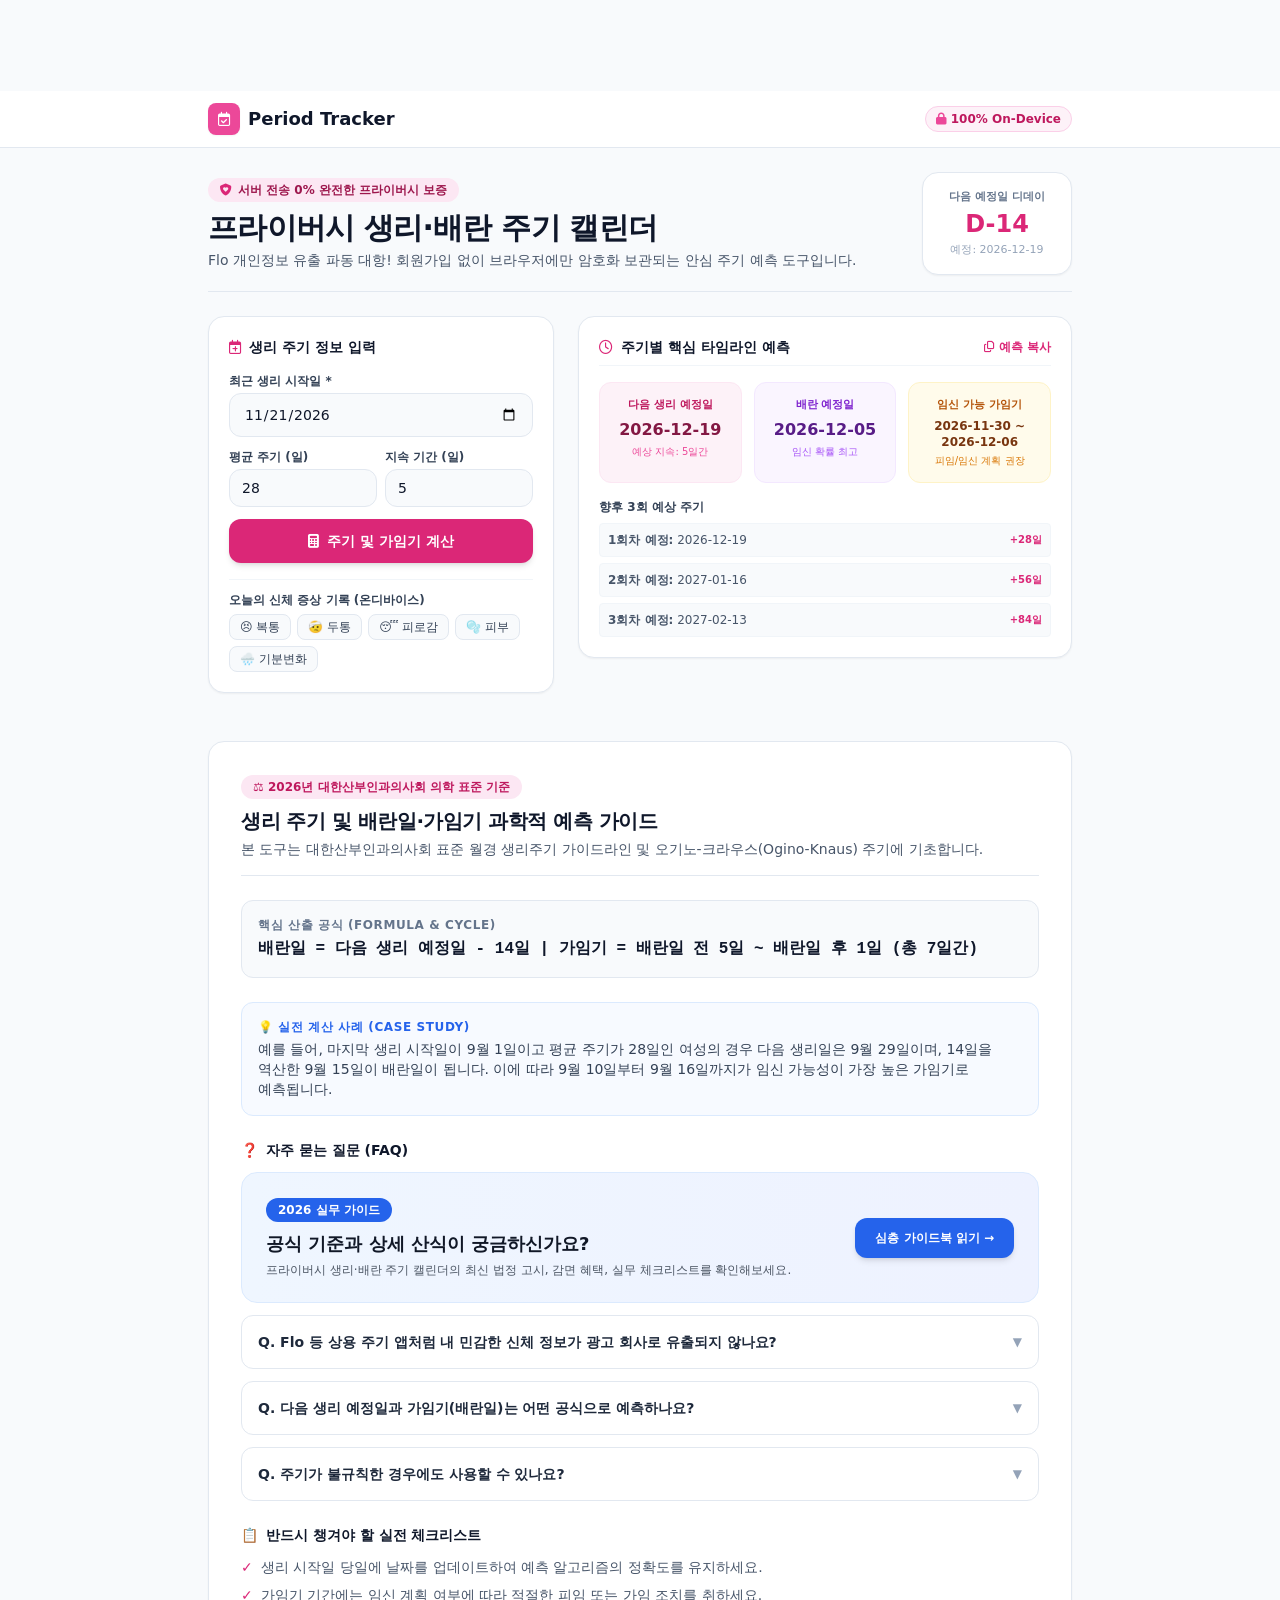
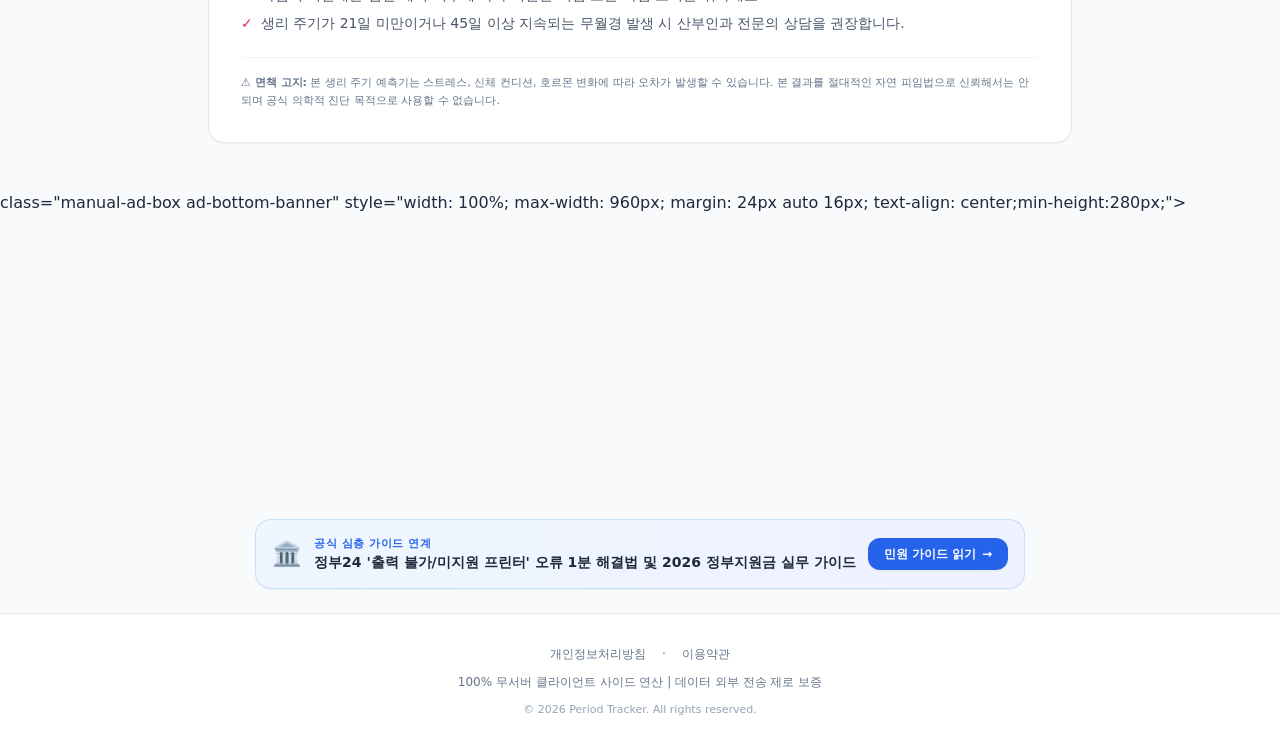
==== commit 61b6d6e7: "Quality: standardize AdSense 3-stage, CLS min-height, math guards, zero CDN, SEO metadata" ====
--- a/index.html
+++ b/index.html
@@ -7,7 +7,7 @@
 
     <link href="apple-touch-icon.png" rel="apple-touch-icon" sizes="180x180"/>
     <meta content="width=device-width, initial-scale=1.0, maximum-scale=1.0, user-scalable=no" name="viewport"/>
-    <title>생리·배란 주기 캘린더 | 예정일·가임기 예측 (Period Tracker)</title>
+    <title>생리·배란 주기 캘린더 | 예정일·가임기 예측</title>
     <meta content="생리 예정일과 가임기·배란일을 예측하고 PMS 증상을 기록하는 무료 주기 캘린더." name="description"/>
     <link href="https://period.enjoy-onepage.com/" rel="canonical"/>
     <meta content="website" property="og:type"/>
@@ -102,6 +102,25 @@
     }
   }
 </style>
+<script id="math-guard">
+// Global Math & DOM Output Guard: prevents NaN / Infinity leaks to UI
+(function() {
+  const origToLocaleString = Number.prototype.toLocaleString;
+  Number.prototype.toLocaleString = function(locales, options) {
+    if (!Number.isFinite(this.valueOf())) return '0';
+    return origToLocaleString.call(this, locales, options);
+  };
+  const origToFixed = Number.prototype.toFixed;
+  Number.prototype.toFixed = function(digits) {
+    if (!Number.isFinite(this.valueOf())) return '0';
+    return origToFixed.call(this, digits);
+  };
+})();
+</script>
+<style id="ad-cls-shield">
+  .ad-bottom { min-height: 280px !important; }
+  .ad-bottom ins { min-height: 280px !important; }
+</style>
 </head>
 <body class="bg-slate-50 text-slate-800 antialiased font-sans min-h-screen flex flex-col justify-between">
     <div class="manual-ad-box ad-top-banner" style="width: 100%; max-width: 960px; margin: 8px auto 16px; text-align: center;">
@@ -327,8 +346,15 @@
       </div>
     </section>
 
-    <div class="manual-ad-box ad-bottom-banner" style="width: 100%; max-width: 960px; margin: 24px auto 16px; text-align: center;">
-        <ins class="adsbygoogle" data-ad-client="ca-pub-2228289204702106" data-ad-format="auto" data-ad-slot="3416334507" data-full-width-responsive="true" style="display:block"></ins>
+    <div <!-- ADSENSE START: mid -->
+<div class="ad-box ad-mid" style="max-width:1080px;margin:16px auto;padding:0 14px;text-align:center;">
+  <ins class="adsbygoogle" style="display:block" data-ad-client="ca-pub-2228289204702106" data-ad-slot="1186914926" data-ad-format="auto" data-full-width-responsive="true"></ins>
+  <script>(adsbygoogle = window.adsbygoogle || []).push({});</script>
+</div>
+<!-- ADSENSE END: mid -->
+
+class="manual-ad-box ad-bottom-banner" style="width: 100%; max-width: 960px; margin: 24px auto 16px; text-align: center;min-height:280px;">
+        <ins class="adsbygoogle" data-ad-client="ca-pub-2228289204702106" data-ad-format="auto" data-ad-slot="3416334507" data-full-width-responsive="true" style="display:block;min-height:280px;"></ins>
         <script>(adsbygoogle = window.adsbygoogle || []).push({});</script>
     </div>
 
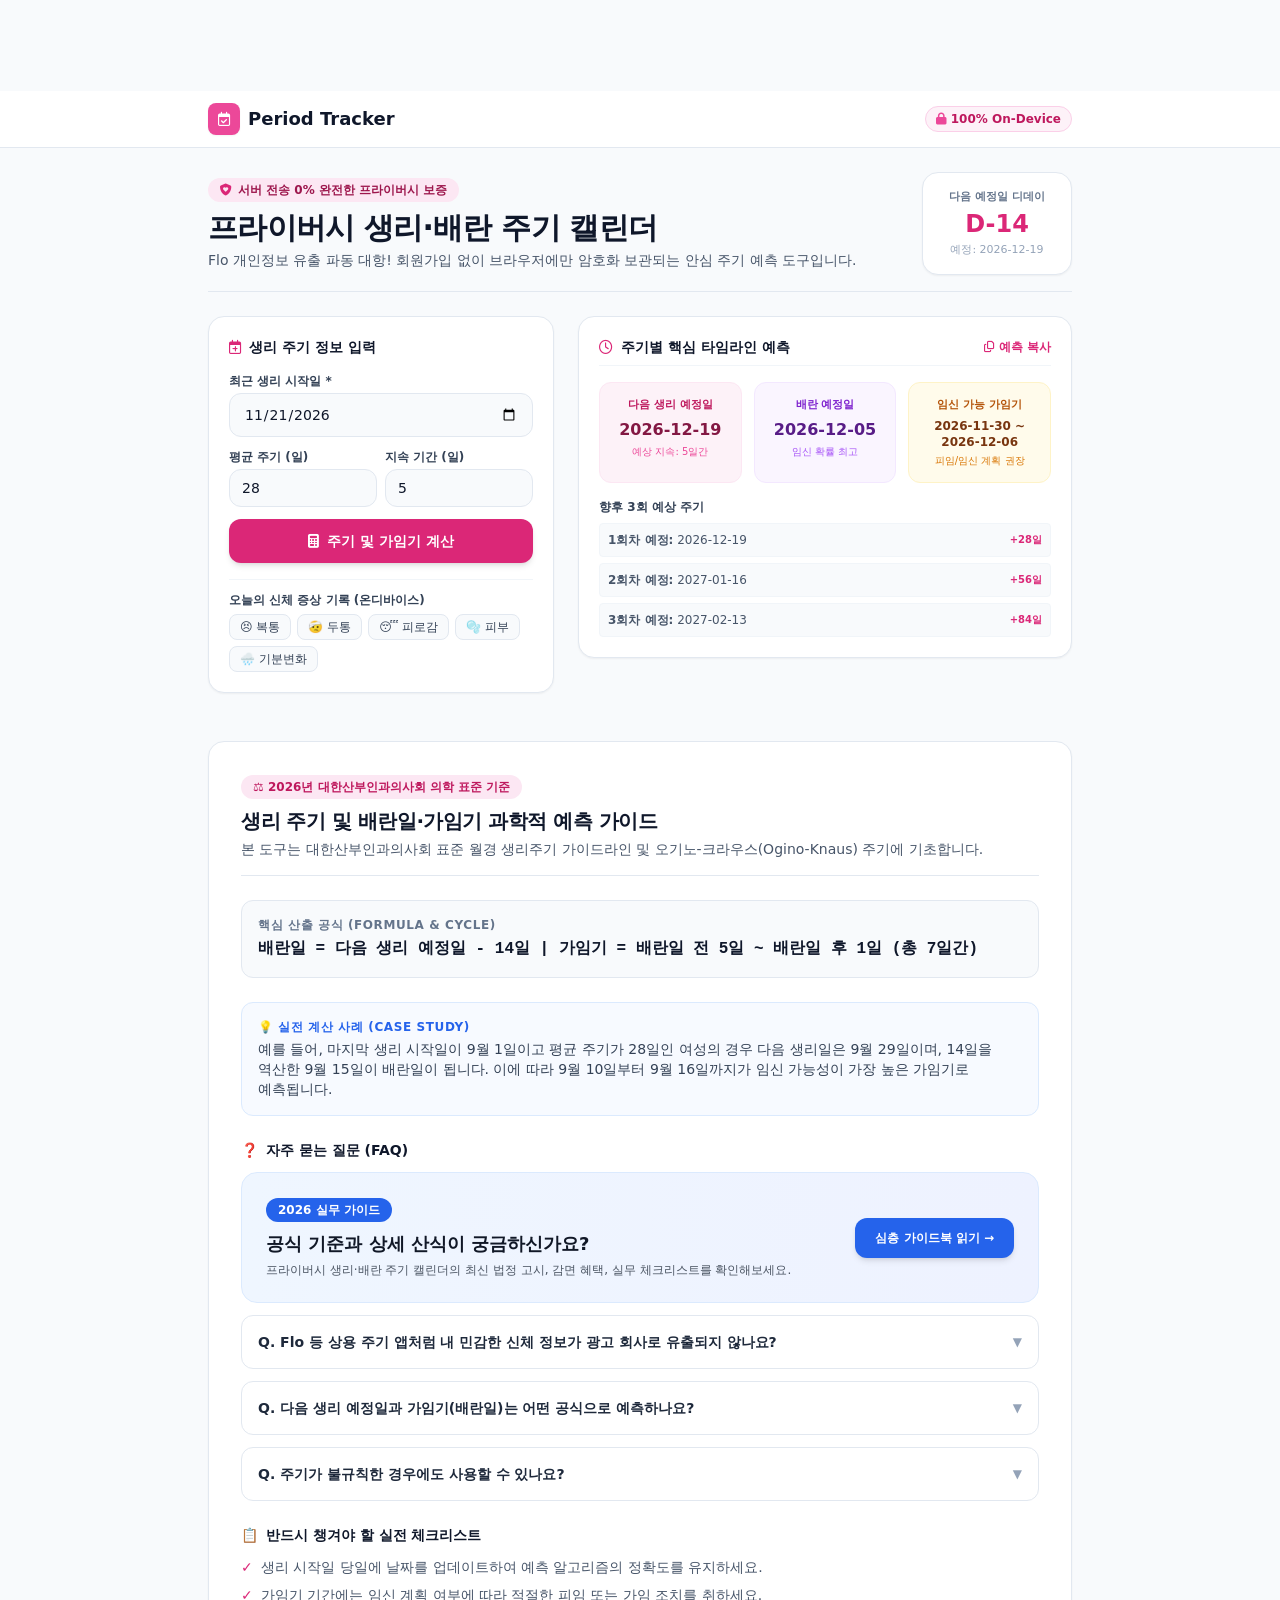
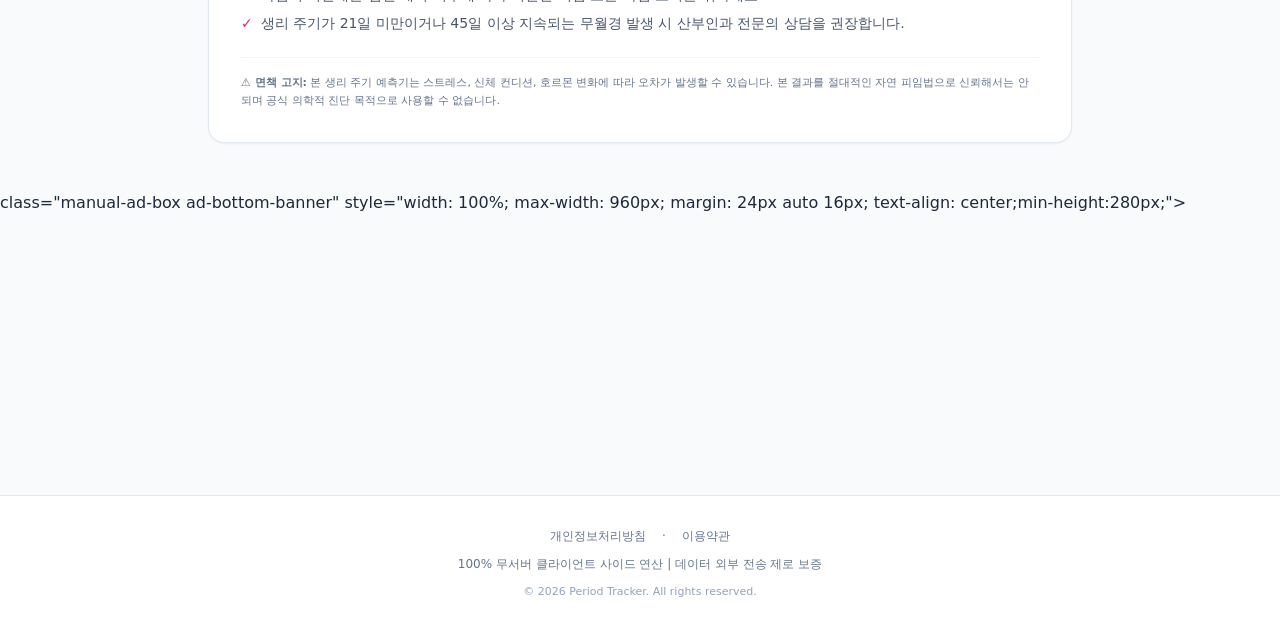
==== commit ee2503cf: "remove cross-link banner to deleted blog (Kiro 2026-10-28)" ====
--- a/index.html
+++ b/index.html
@@ -8,17 +8,17 @@
     <link href="apple-touch-icon.png" rel="apple-touch-icon" sizes="180x180"/>
     <meta content="width=device-width, initial-scale=1.0, maximum-scale=1.0, user-scalable=no" name="viewport"/>
     <title>생리·배란 주기 캘린더 | 예정일·가임기 예측</title>
-    <meta content="생리 예정일과 가임기·배란일을 예측하고 PMS 증상을 기록하는 무료 주기 캘린더." name="description"/>
+    <meta content="생리 예정일과 가임기·배란일을 예측하고 PMS 증상을 기록하는 무료 주기 캘린더입니다." name="description"/>
     <link href="https://period.enjoy-onepage.com/" rel="canonical"/>
     <meta content="website" property="og:type"/>
     <meta property="og:locale" content="ko_KR">
     <meta content="https://period.enjoy-onepage.com/" property="og:url"/>
-    <meta content="Period Tracker - 생리·배란 주기 캘린더" property="og:title"/>
-    <meta content="생리 예정일과 가임기를 예측하는 주기 캘린더입니다." property="og:description"/>
+    <meta content="생리·배란 주기 캘린더 | 예정일·가임기 예측" property="og:title"/>
+    <meta content="생리 예정일과 가임기·배란일을 예측하고 PMS 증상을 기록하는 무료 주기 캘린더입니다." property="og:description"/>
     <meta content="https://period.enjoy-onepage.com/og-image.png" property="og:image"/>
     <meta content="summary_large_image" name="twitter:card"/>
-    <meta content="Period Tracker - 생리·배란 주기 캘린더" name="twitter:title"/>
-    <meta content="생리 예정일과 가임기를 예측하는 주기 캘린더입니다." name="twitter:description"/>
+    <meta content="생리·배란 주기 캘린더 | 예정일·가임기 예측" name="twitter:title"/>
+    <meta content="생리 예정일과 가임기·배란일을 예측하고 PMS 증상을 기록하는 무료 주기 캘린더입니다." name="twitter:description"/>
     <meta content="https://period.enjoy-onepage.com/og-image.png" name="twitter:image"/>
     <link href="/favicon.ico" rel="icon" type="image/x-icon"/>
 
@@ -182,11 +182,11 @@
                     <div class="grid grid-cols-2 gap-2">
                         <div>
                             <label for="cycleDays" class="block text-xs font-bold text-slate-700 mb-1">평균 주기 (일)</label>
-                            <input type="number" id="cycleDays" value="28" min="20" max="50" class="w-full text-base sm:text-sm px-3 py-2 bg-slate-50 border border-slate-200 rounded-xl focus:outline-none focus:ring-2 focus:ring-pink-500 font-medium text-slate-900" aria-label="평균 주기">
+                            <input type="number" id="cycleDays" value="28" min="20" max="50" class="w-full text-base sm:text-sm px-3 py-2 bg-slate-50 border border-slate-200 rounded-xl focus:outline-none focus:ring-2 focus:ring-pink-500 font-medium text-slate-900" aria-label="평균 주기" inputmode="numeric">
                         </div>
                         <div>
                             <label for="periodDuration" class="block text-xs font-bold text-slate-700 mb-1">지속 기간 (일)</label>
-                            <input type="number" id="periodDuration" value="5" min="2" max="14" class="w-full text-base sm:text-sm px-3 py-2 bg-slate-50 border border-slate-200 rounded-xl focus:outline-none focus:ring-2 focus:ring-pink-500 font-medium text-slate-900" aria-label="지속 기간">
+                            <input type="number" id="periodDuration" value="5" min="2" max="14" class="w-full text-base sm:text-sm px-3 py-2 bg-slate-50 border border-slate-200 rounded-xl focus:outline-none focus:ring-2 focus:ring-pink-500 font-medium text-slate-900" aria-label="지속 기간" inputmode="numeric">
                         </div>
                     </div>
 
@@ -358,22 +358,6 @@
         <script>(adsbygoogle = window.adsbygoogle || []).push({});</script>
     </div>
 
-    <!-- 🔗 딥리서치 토픽 클러스터: 관련 전문 블로그 가이드 역링크 -->
-<section class="max-w-4xl mx-auto my-6 px-4">
-  <div class="p-4 bg-gradient-to-r from-blue-50 to-indigo-50 dark:from-slate-800 dark:to-slate-800/80 rounded-2xl border border-blue-200/80 dark:border-slate-700 shadow-sm flex flex-col sm:flex-row items-center justify-between gap-3">
-    <div class="flex items-center gap-3">
-      <span class="text-2xl flex-shrink-0">🏛️</span>
-      <div class="text-left">
-        <div class="text-[11px] font-bold text-blue-600 dark:text-blue-400 uppercase tracking-wider">공식 심층 가이드 연계</div>
-        <div class="text-xs sm:text-sm font-bold text-slate-800 dark:text-slate-100 leading-snug">정부24 '출력 불가/미지원 프린터' 오류 1분 해결법 및 2026 정부지원금 실무 가이드</div>
-      </div>
-    </div>
-    <a href="https://life-kr.enjoy-onepage.com/2026/09/18/gov24-printer-pdf-error-fix/" target="_blank" rel="noopener noreferrer" class="shrink-0 px-4 py-2 bg-blue-600 hover:bg-blue-700 text-white text-xs font-bold rounded-xl transition shadow-sm hover:shadow flex items-center gap-1.5">
-      <span>민원 가이드 읽기</span>
-      <span>→</span>
-    </a>
-  </div>
-</section>
 
 <footer class="border-t border-slate-200 bg-white py-8 px-4 text-center">
         <div class="max-w-4xl mx-auto text-xs text-slate-500 space-y-3">
@@ -400,7 +384,7 @@
             const toast = document.getElementById('toastNotification');
             const toastMsg = document.getElementById('toastMessage');
             if (toast && toastMsg) {
-                toastMsg.innerText = msg;
+                toastMsg.textContent = msg;
                 toast.classList.remove('opacity-0', 'pointer-events-none');
                 setTimeout(() => toast.classList.add('opacity-0', 'pointer-events-none'), 2200);
             }
@@ -430,11 +414,11 @@
             today.setHours(0,0,0,0);
             const diffDays = Math.ceil((nextPeriod - today) / (1000 * 60 * 60 * 24));
 
-            document.getElementById('ddayBadgeText').innerText = diffDays === 0 ? 'D-Day' : (diffDays > 0 ? `D-${diffDays}` : `D+${Math.abs(diffDays)}`);
-            document.getElementById('nextDateSub').innerText = `예정: ${formatDate(nextPeriod)}`;
-            document.getElementById('predNextPeriod').innerText = formatDate(nextPeriod);
-            document.getElementById('predOvulation').innerText = formatDate(ovulation);
-            document.getElementById('predFertile').innerText = `${formatDate(fertileStart)} ~ ${formatDate(fertileEnd)}`;
+            document.getElementById('ddayBadgeText').textContent = diffDays === 0 ? 'D-Day' : (diffDays > 0 ? `D-${diffDays}` : `D+${Math.abs(diffDays)}`);
+            document.getElementById('nextDateSub').textContent = `예정: ${formatDate(nextPeriod)}`;
+            document.getElementById('predNextPeriod').textContent = formatDate(nextPeriod);
+            document.getElementById('predOvulation').textContent = formatDate(ovulation);
+            document.getElementById('predFertile').textContent = `${formatDate(fertileStart)} ~ ${formatDate(fertileEnd)}`;
 
             // Upcoming 3 cycles
             const list = document.getElementById('cycleHistoryList');
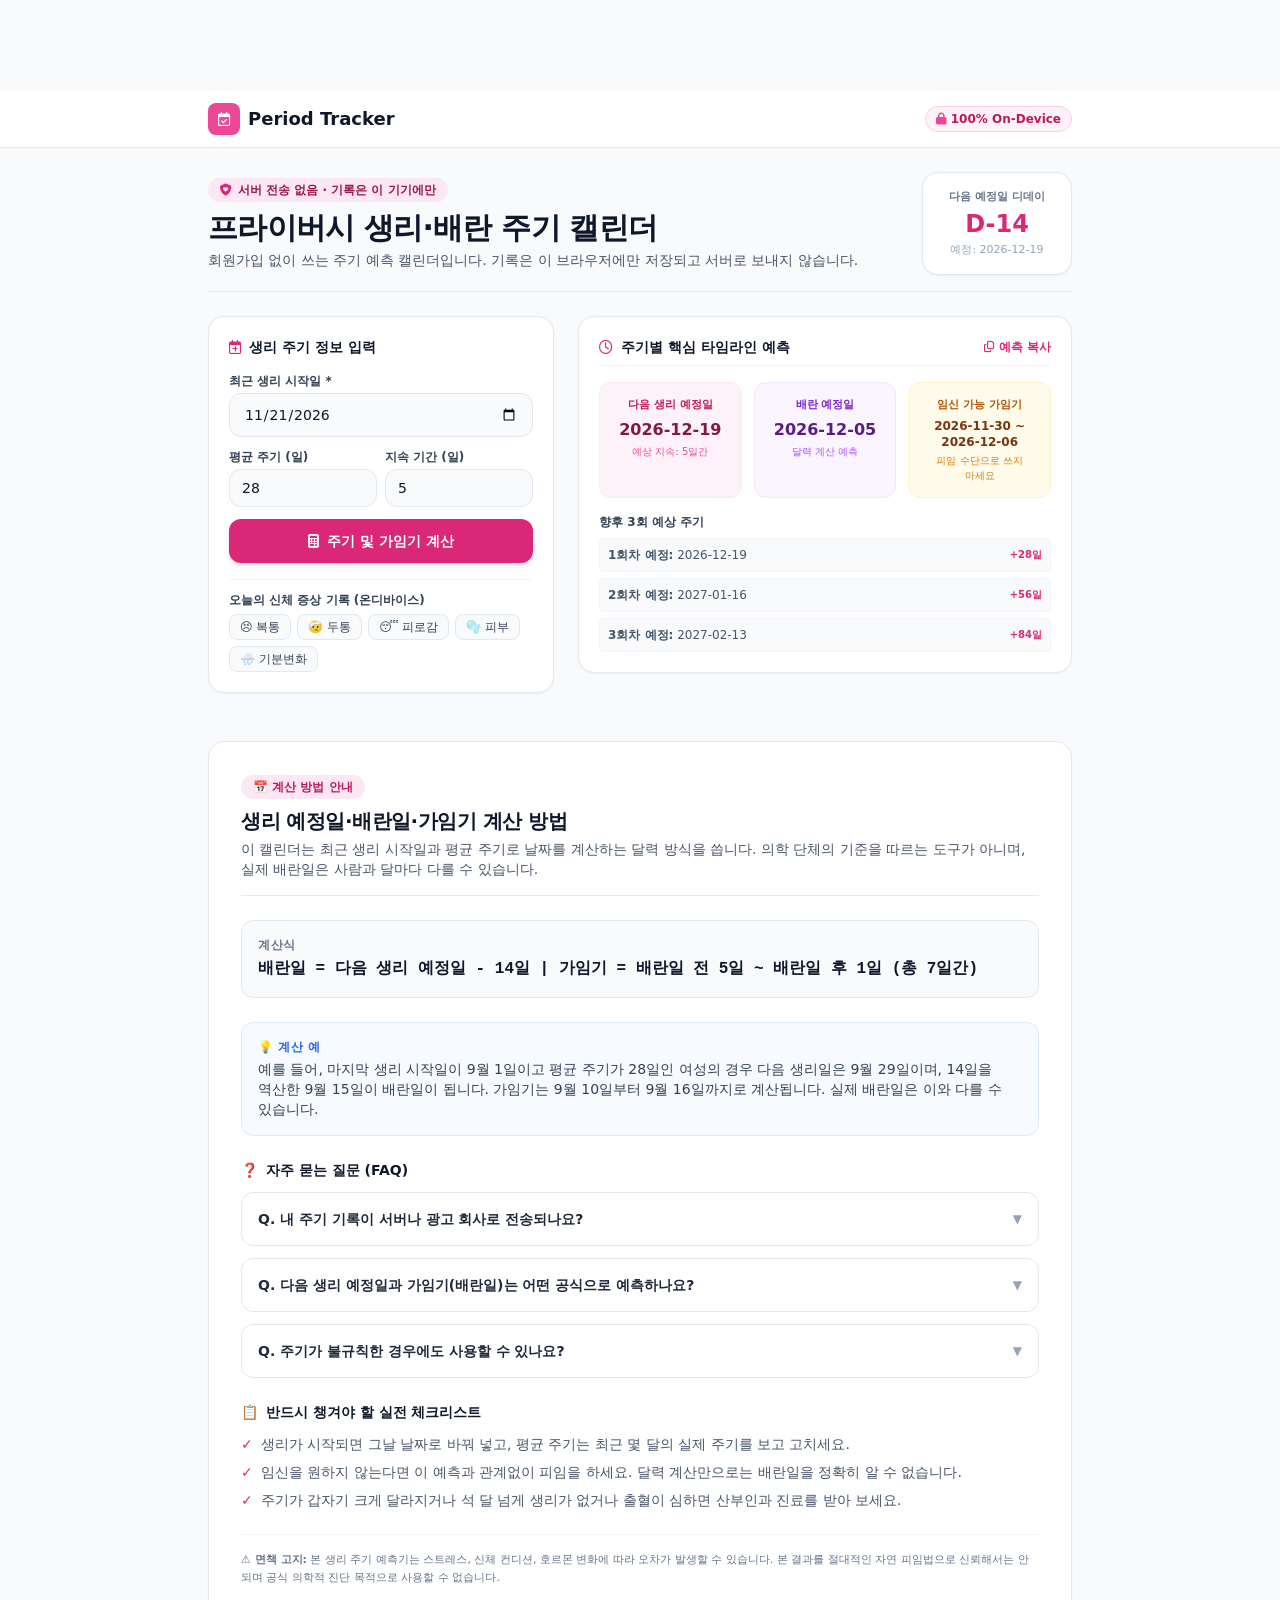
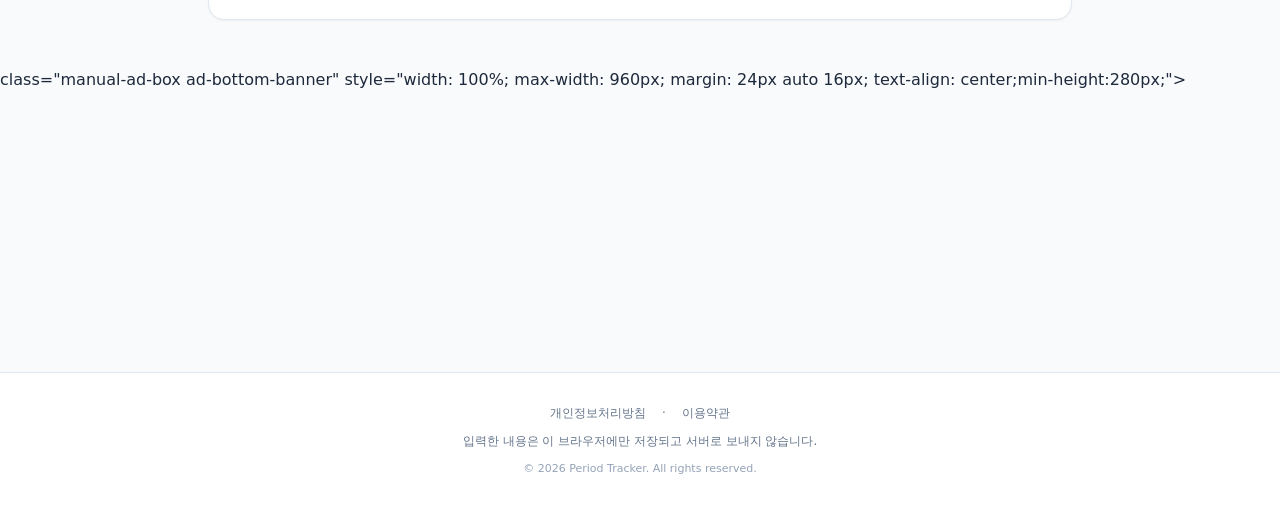
==== commit ebccfeb4: "content: remove template claims, redirect template guide pages - user decision 2026-10-31 [kiro]" ====
--- a/index.html
+++ b/index.html
@@ -48,10 +48,10 @@
           "mainEntity": [
             {
               "@type": "Question",
-              "name": "Flo 등 상용 주기 앱처럼 내 민감한 신체 정보가 광고 회사로 유출되지 않나요?",
+              "name": "내 주기 기록이 서버나 광고 회사로 전송되나요?",
               "acceptedAnswer": {
                 "@type": "Answer",
-                "text": "절대 유출되지 않습니다. Period Tracker는 회원가입이 없고 서버 데이터베이스 자체가 존재하지 않는 100% 로컬퍼스트 웹앱입니다. 모든 기록은 사용자 기기의 브라우저 내부 메모리에만 암호화 저장됩니다."
+                "text": "아니요. 회원가입과 서버 저장이 없고, 기록은 이 브라우저의 localStorage에만 남습니다. 암호화하지는 않으므로 기기를 함께 쓴다면 브라우저의 사이트 데이터 삭제로 지울 수 있습니다. 광고 표시에는 Google 광고 쿠키가 쓰일 수 있습니다."
               }
             },
             {
@@ -59,7 +59,7 @@
               "name": "다음 생리 예정일과 가임기(배란일)는 어떤 공식으로 예측하나요?",
               "acceptedAnswer": {
                 "@type": "Answer",
-                "text": "산부인과 표준 오기노-크라우스(Ogino-Knaus) 주기에 따라 직전 생리 시작일로부터 평균 주기(기본 28일)를 더해 다음 생리를 예측하고, 다음 생리 예정일 14일 전을 배란일로 역산하여 전후 5일을 가임기로 안내합니다."
+                "text": "최근 생리 시작일에 평균 주기(기본 28일)를 더해 다음 예정일을 잡고, 그 14일 전을 배란 예정일로 봅니다. 가임기는 배란 예정일 5일 전부터 1일 후까지 7일입니다. 흔히 달력법이라 부르는 계산이며 실제 배란일과 다를 수 있습니다."
               }
             },
             {
@@ -67,7 +67,7 @@
               "name": "주기가 불규칙한 경우에도 사용할 수 있나요?",
               "acceptedAnswer": {
                 "@type": "Answer",
-                "text": "네, 설정에서 본인의 평균 생리 주기 일수(21~45일)와 생리 지속 기간(3~10일)을 직접 커스텀 조정할 수 있습니다."
+                "text": "평균 주기(20~50일)와 생리 기간(2~14일)을 직접 넣을 수 있습니다. 다만 주기가 불규칙하면 달력 계산의 오차가 커집니다."
               }
             }
           ]
@@ -146,13 +146,13 @@
         <div class="border-b border-slate-200 pb-4 flex flex-col md:flex-row md:items-center justify-between gap-4">
             <div>
                 <div class="inline-flex items-center gap-1.5 px-3 py-1 rounded-full text-xs font-semibold bg-pink-100 text-pink-800 mb-2">
-                    <i class="fa-solid fa-shield-heart text-pink-600"></i><span>서버 전송 0% 완전한 프라이버시 보증</span>
+                    <i class="fa-solid fa-shield-heart text-pink-600"></i><span>서버 전송 없음 · 기록은 이 기기에만</span>
                 </div>
                 <h1 class="text-2xl sm:text-3xl font-black text-slate-900 tracking-tight">
                     프라이버시 생리·배란 주기 캘린더
                 </h1>
                 <p class="text-slate-600 text-xs sm:text-sm mt-1">
-                    Flo 개인정보 유출 파동 대항! 회원가입 없이 브라우저에만 암호화 보관되는 안심 주기 예측 도구입니다.
+                    회원가입 없이 쓰는 주기 예측 캘린더입니다. 기록은 이 브라우저에만 저장되고 서버로 보내지 않습니다.
                 </p>
             </div>
             <!-- Next Period D-Day Badge -->
@@ -230,12 +230,12 @@
                         <div class="p-3.5 rounded-xl bg-purple-50 border border-purple-100 text-center">
                             <div class="text-[11px] font-bold text-purple-700">배란 예정일</div>
                             <div class="text-base font-extrabold text-purple-900 mt-1" id="predOvulation">-</div>
-                            <div class="text-[10px] text-purple-500 mt-0.5">임신 확률 최고</div>
+                            <div class="text-[10px] text-purple-500 mt-0.5">달력 계산 예측</div>
                         </div>
                         <div class="p-3.5 rounded-xl bg-amber-50 border border-amber-100 text-center">
                             <div class="text-[11px] font-bold text-amber-700">임신 가능 가임기</div>
                             <div class="text-xs font-bold text-amber-900 mt-1 leading-snug" id="predFertile">-</div>
-                            <div class="text-[10px] text-amber-600 mt-0.5">피임/임신 계획 권장</div>
+                            <div class="text-[10px] text-amber-600 mt-0.5">피임 수단으로 쓰지 마세요</div>
                         </div>
                     </div>
 
@@ -261,52 +261,41 @@
       <div class="bg-white rounded-2xl p-6 sm:p-8 border border-slate-200 shadow-sm space-y-6">
         <div class="border-b border-slate-200 pb-4">
           <div class="inline-flex items-center gap-1.5 px-3 py-1 rounded-full text-xs font-bold bg-pink-100 text-pink-700 mb-2">
-            <span>⚖️ 2026년 대한산부인과의사회 의학 표준 기준</span>
+            <span>📅 계산 방법 안내</span>
           </div>
           <h3 class="text-xl font-black text-slate-900 tracking-tight">
-            생리 주기 및 배란일·가임기 과학적 예측 가이드
+            생리 예정일·배란일·가임기 계산 방법
           </h3>
           <p class="text-xs sm:text-sm text-slate-600 mt-1">
-            본 도구는 대한산부인과의사회 표준 월경 생리주기 가이드라인 및 오기노-크라우스(Ogino-Knaus) 주기에 기초합니다.
+            이 캘린더는 최근 생리 시작일과 평균 주기로 날짜를 계산하는 달력 방식을 씁니다. 의학 단체의 기준을 따르는 도구가 아니며, 실제 배란일은 사람과 달마다 다를 수 있습니다.
           </p>
         </div>
 
         <div class="p-4 bg-slate-50 rounded-xl border border-slate-200">
-          <div class="text-xs font-bold text-slate-500 uppercase tracking-wider mb-1">핵심 산출 공식 (Formula & Cycle)</div>
+          <div class="text-xs font-bold text-slate-500 uppercase tracking-wider mb-1">계산식</div>
           <div class="text-sm sm:text-base font-extrabold text-slate-900 font-mono leading-relaxed">
             배란일 = 다음 생리 예정일 - 14일 | 가임기 = 배란일 전 5일 ~ 배란일 후 1일 (총 7일간)
           </div>
         </div>
 
         <div class="p-4 bg-blue-50/50 rounded-xl border border-blue-100">
-          <div class="text-xs font-bold text-blue-600 uppercase tracking-wider mb-1">💡 실전 계산 사례 (Case Study)</div>
+          <div class="text-xs font-bold text-blue-600 uppercase tracking-wider mb-1">💡 계산 예</div>
           <p class="text-xs sm:text-sm text-slate-700 leading-relaxed">
-            예를 들어, 마지막 생리 시작일이 9월 1일이고 평균 주기가 28일인 여성의 경우 다음 생리일은 9월 29일이며, 14일을 역산한 9월 15일이 배란일이 됩니다. 이에 따라 9월 10일부터 9월 16일까지가 임신 가능성이 가장 높은 가임기로 예측됩니다.
+            예를 들어, 마지막 생리 시작일이 9월 1일이고 평균 주기가 28일인 여성의 경우 다음 생리일은 9월 29일이며, 14일을 역산한 9월 15일이 배란일이 됩니다. 가임기는 9월 10일부터 9월 16일까지로 계산됩니다. 실제 배란일은 이와 다를 수 있습니다.
           </p>
         </div>
 
         <div class="space-y-3">
           <h4 class="text-sm font-bold text-slate-900 mb-2 flex items-center gap-2"><span>❓</span> 자주 묻는 질문 (FAQ)</h4>
           
-    <!-- 심층 가이드북 바로가기 (4-1-4 헌법 준수) -->
-    <div class="mt-8 mb-8 p-6 bg-gradient-to-r from-blue-50 to-indigo-50 rounded-2xl border border-blue-100 flex flex-col sm:flex-row items-center justify-between gap-4">
-      <div>
-        <span class="inline-block px-3 py-1 bg-blue-600 text-white text-xs font-bold rounded-full mb-2">2026 실무 가이드</span>
-        <h3 class="text-lg font-bold text-gray-900">공식 기준과 상세 산식이 궁금하신가요?</h3>
-        <p class="text-xs text-gray-600 mt-1">프라이버시 생리·배란 주기 캘린더의 최신 법정 고시, 감면 혜택, 실무 체크리스트를 확인해보세요.</p>
-      </div>
-      <a href="/guides/guide.html" class="whitespace-nowrap px-5 py-3 bg-blue-600 hover:bg-blue-700 text-white font-bold rounded-xl shadow-md transition flex items-center gap-2 text-xs shrink-0">
-        심층 가이드북 읽기 &rarr;
-      </a>
-    </div>
 
     <details class="group border border-slate-200 rounded-xl p-4">
             <summary class="flex items-center justify-between cursor-pointer font-bold text-sm text-slate-800">
-              <span>Q. Flo 등 상용 주기 앱처럼 내 민감한 신체 정보가 광고 회사로 유출되지 않나요?</span>
+              <span>Q. 내 주기 기록이 서버나 광고 회사로 전송되나요?</span>
               <span class="transition group-open:rotate-180 text-slate-400 text-xs">▼</span>
             </summary>
             <div class="text-xs text-slate-600 mt-3 leading-relaxed border-t border-slate-100 pt-3">
-              절대 유출되지 않습니다. Period Tracker는 회원가입이 없고 서버 데이터베이스 자체가 존재하지 않는 100% 로컬퍼스트 웹앱입니다. 모든 기록은 사용자 기기의 브라우저 내부 메모리에만 암호화 저장됩니다.
+              아니요. 회원가입과 서버 저장이 없고, 기록은 이 브라우저의 localStorage에만 남습니다. 암호화하지는 않으므로 기기를 함께 쓴다면 브라우저의 사이트 데이터 삭제로 지울 수 있습니다. 광고 표시에는 Google 광고 쿠키가 쓰일 수 있습니다.
             </div>
           </details>
           <details class="group border border-slate-200 rounded-xl p-4">
@@ -315,7 +304,7 @@
               <span class="transition group-open:rotate-180 text-slate-400 text-xs">▼</span>
             </summary>
             <div class="text-xs text-slate-600 mt-3 leading-relaxed border-t border-slate-100 pt-3">
-              산부인과 표준 오기노-크라우스(Ogino-Knaus) 주기에 따라 직전 생리 시작일로부터 평균 주기(기본 28일)를 더해 다음 생리를 예측하고, 다음 생리 예정일 14일 전을 배란일로 역산하여 전후 5일을 가임기로 안내합니다.
+              최근 생리 시작일에 평균 주기(기본 28일)를 더해 다음 예정일을 잡고, 그 14일 전을 배란 예정일로 봅니다. 가임기는 배란 예정일 5일 전부터 1일 후까지 7일입니다. 흔히 달력법이라 부르는 계산이며 실제 배란일과 다를 수 있습니다.
             </div>
           </details>
           <details class="group border border-slate-200 rounded-xl p-4">
@@ -324,7 +313,7 @@
               <span class="transition group-open:rotate-180 text-slate-400 text-xs">▼</span>
             </summary>
             <div class="text-xs text-slate-600 mt-3 leading-relaxed border-t border-slate-100 pt-3">
-              네, 설정에서 본인의 평균 생리 주기 일수(21~45일)와 생리 지속 기간(3~10일)을 직접 커스텀 조정할 수 있습니다.
+              평균 주기(20~50일)와 생리 기간(2~14일)을 직접 넣을 수 있습니다. 다만 주기가 불규칙하면 달력 계산의 오차가 커집니다.
             </div>
           </details>
         </div>
@@ -334,9 +323,9 @@
             <span>📋</span> 반드시 챙겨야 할 실전 체크리스트
           </h4>
           <ul class="text-xs sm:text-sm text-slate-600 space-y-2">
-            <li class="flex items-start gap-2"><span class="text-pink-600 font-bold">✓</span><span>생리 시작일 당일에 날짜를 업데이트하여 예측 알고리즘의 정확도를 유지하세요.</span></li>
-            <li class="flex items-start gap-2"><span class="text-pink-600 font-bold">✓</span><span>가임기 기간에는 임신 계획 여부에 따라 적절한 피임 또는 가임 조치를 취하세요.</span></li>
-            <li class="flex items-start gap-2"><span class="text-pink-600 font-bold">✓</span><span>생리 주기가 21일 미만이거나 45일 이상 지속되는 무월경 발생 시 산부인과 전문의 상담을 권장합니다.</span></li>
+            <li class="flex items-start gap-2"><span class="text-pink-600 font-bold">✓</span><span>생리가 시작되면 그날 날짜로 바꿔 넣고, 평균 주기는 최근 몇 달의 실제 주기를 보고 고치세요.</span></li>
+            <li class="flex items-start gap-2"><span class="text-pink-600 font-bold">✓</span><span>임신을 원하지 않는다면 이 예측과 관계없이 피임을 하세요. 달력 계산만으로는 배란일을 정확히 알 수 없습니다.</span></li>
+            <li class="flex items-start gap-2"><span class="text-pink-600 font-bold">✓</span><span>주기가 갑자기 크게 달라지거나 석 달 넘게 생리가 없거나 출혈이 심하면 산부인과 진료를 받아 보세요.</span></li>
           </ul>
         </div>
 
@@ -366,7 +355,7 @@
                 <span>·</span>
                 <a class="hover:text-pink-600 transition" href="/terms.html">이용약관</a>
             </div>
-            <p>100% 무서버 클라이언트 사이드 연산 | 데이터 외부 전송 제로 보증</p>
+            <p>입력한 내용은 이 브라우저에만 저장되고 서버로 보내지 않습니다.</p>
             <p class="text-[11px] text-slate-400">© 2026 Period Tracker. All rights reserved.</p>
         </div>
     </footer>
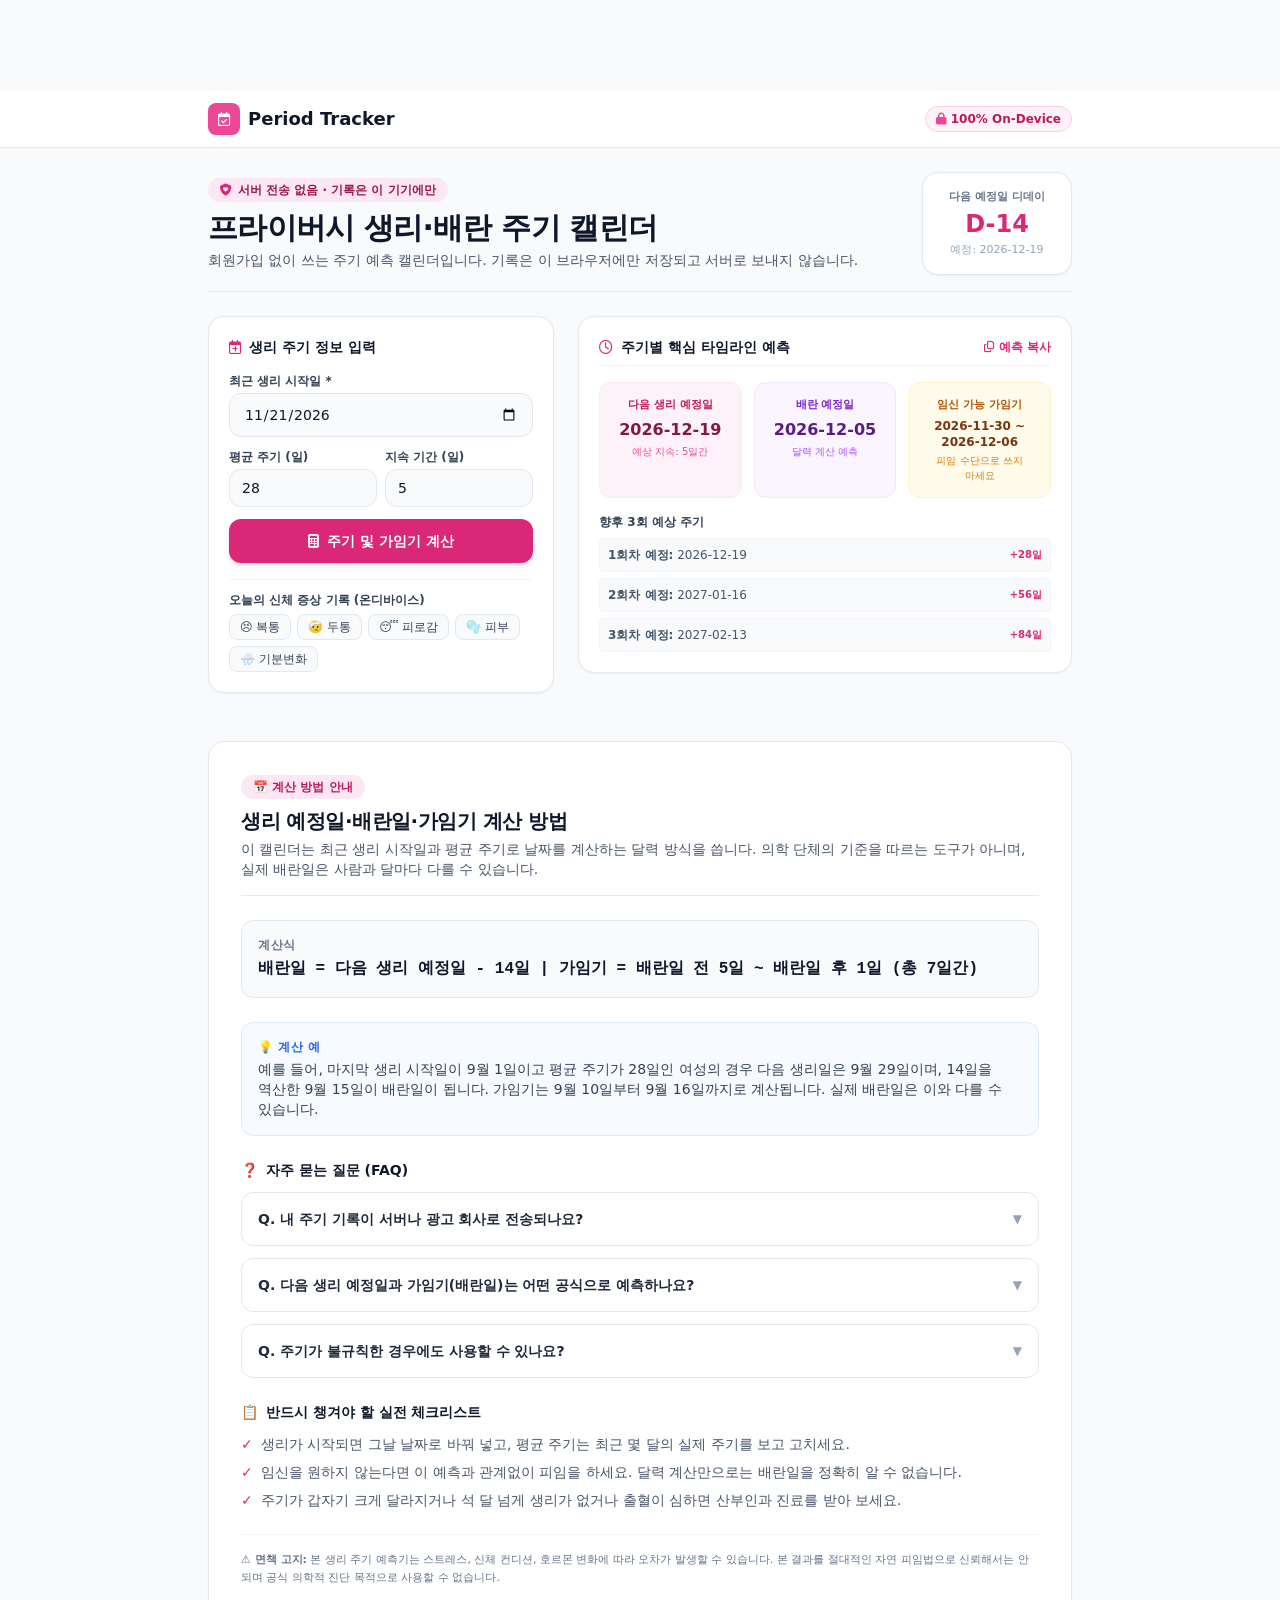
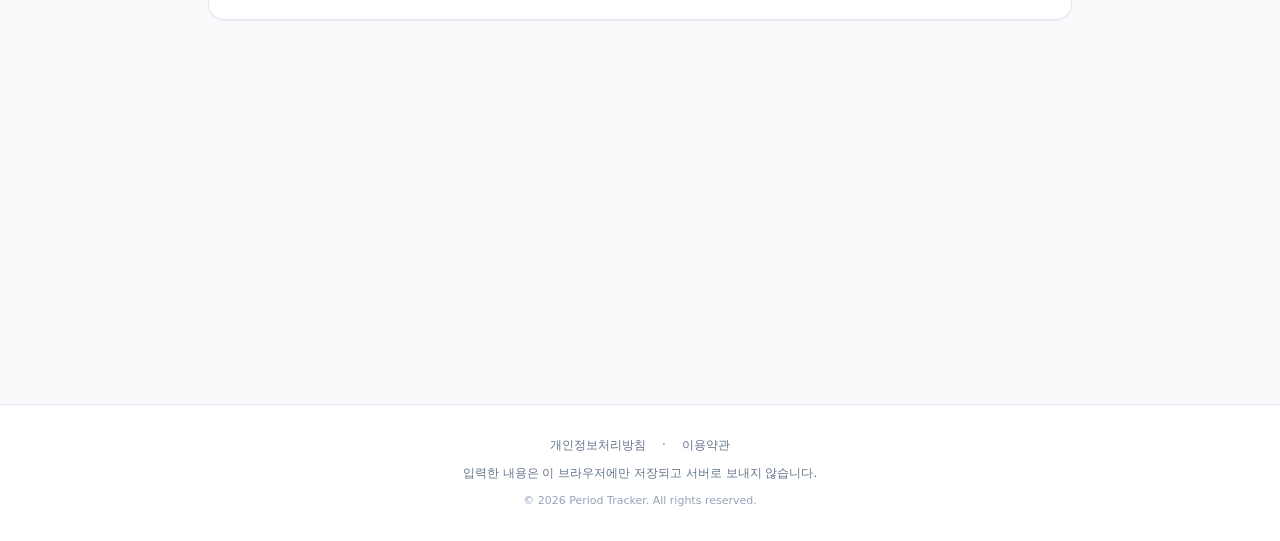
==== commit 0fd6f211: "fix: repair broken bottom-ad markup (code text on page), full-width mid ad - user request 2026-10-31" ====
--- a/index.html
+++ b/index.html
@@ -335,14 +335,14 @@
       </div>
     </section>
 
-    <div <!-- ADSENSE START: mid -->
-<div class="ad-box ad-mid" style="max-width:1080px;margin:16px auto;padding:0 14px;text-align:center;">
+    <!-- ADSENSE START: mid -->
+<div class="ad-box ad-mid" style="width:100%;box-sizing:border-box;max-width:1080px;margin:16px auto;padding:0 14px;text-align:center;">
   <ins class="adsbygoogle" style="display:block" data-ad-client="ca-pub-2228289204702106" data-ad-slot="1186914926" data-ad-format="auto" data-full-width-responsive="true"></ins>
   <script>(adsbygoogle = window.adsbygoogle || []).push({});</script>
 </div>
 <!-- ADSENSE END: mid -->
 
-class="manual-ad-box ad-bottom-banner" style="width: 100%; max-width: 960px; margin: 24px auto 16px; text-align: center;min-height:280px;">
+<div class="manual-ad-box ad-bottom-banner" style="width: 100%; max-width: 960px; margin: 24px auto 16px; text-align: center;min-height:280px;">
         <ins class="adsbygoogle" data-ad-client="ca-pub-2228289204702106" data-ad-format="auto" data-ad-slot="3416334507" data-full-width-responsive="true" style="display:block;min-height:280px;"></ins>
         <script>(adsbygoogle = window.adsbygoogle || []).push({});</script>
     </div>
